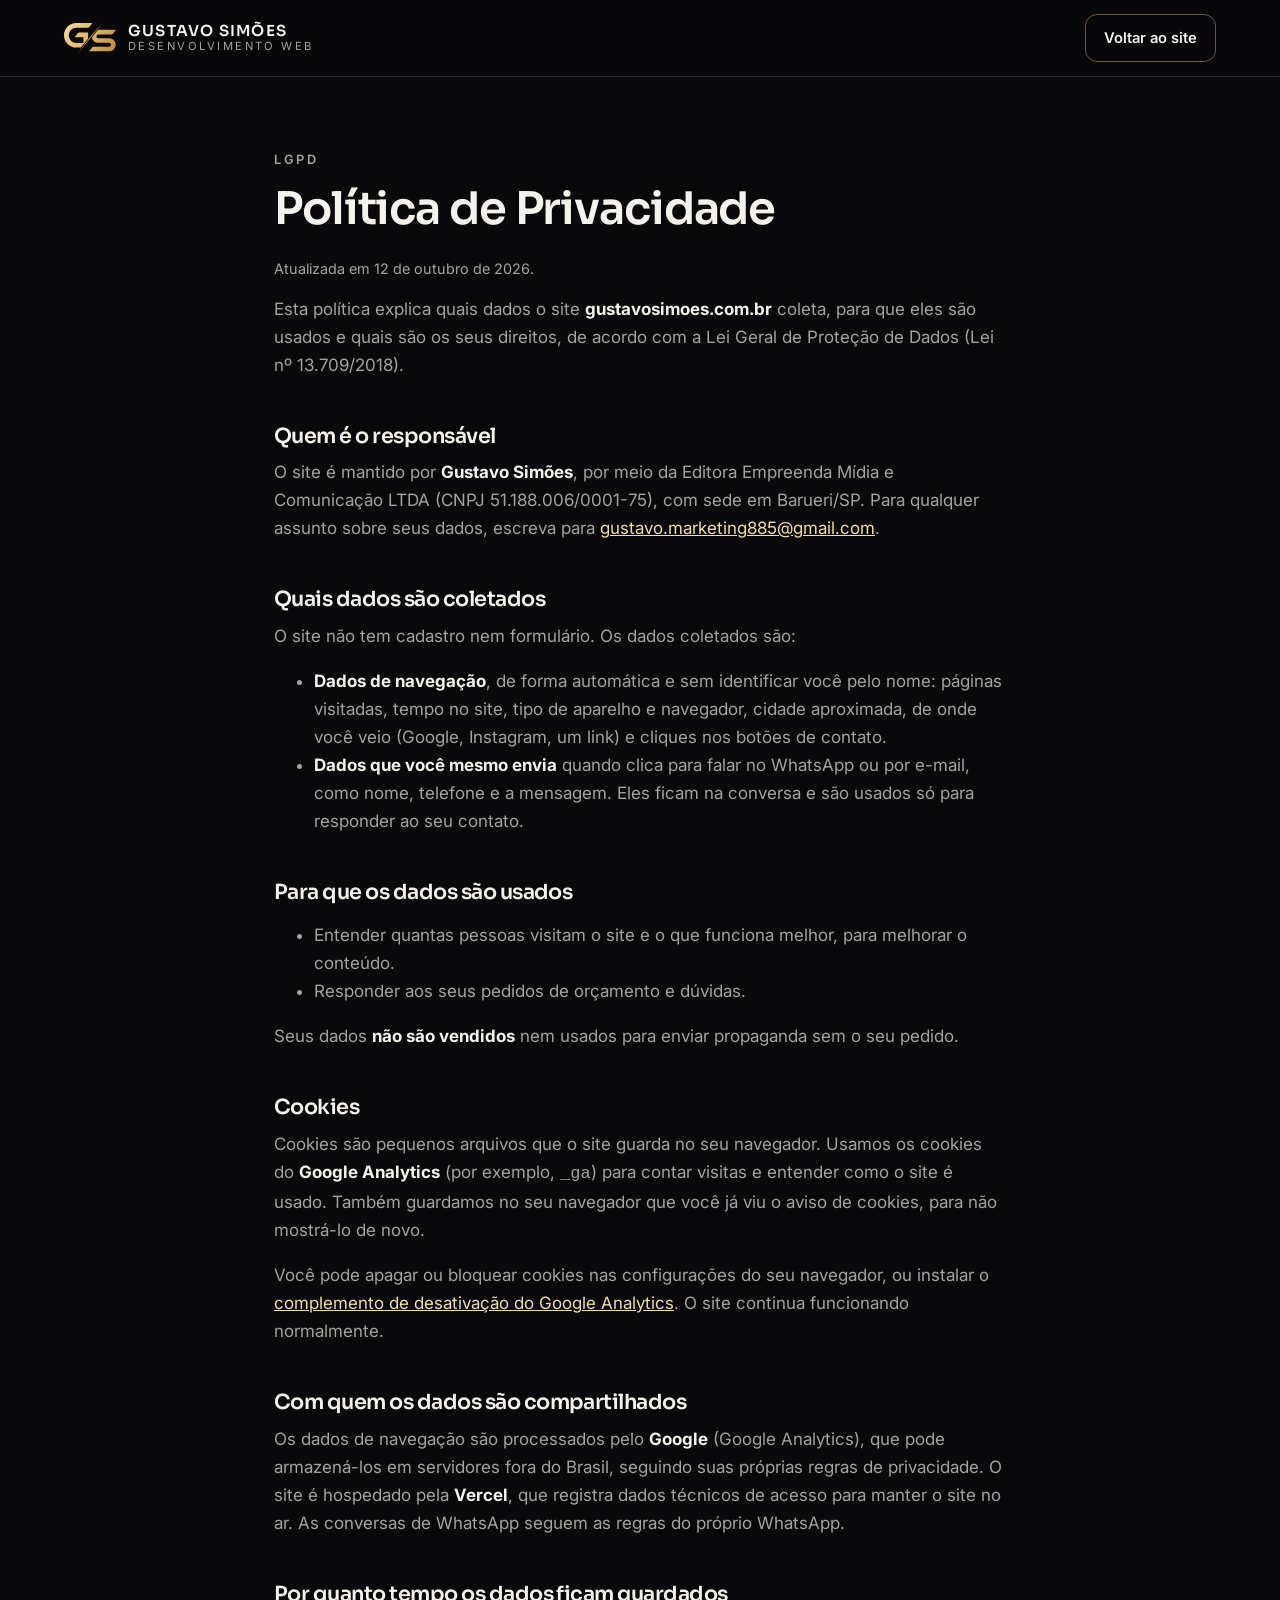
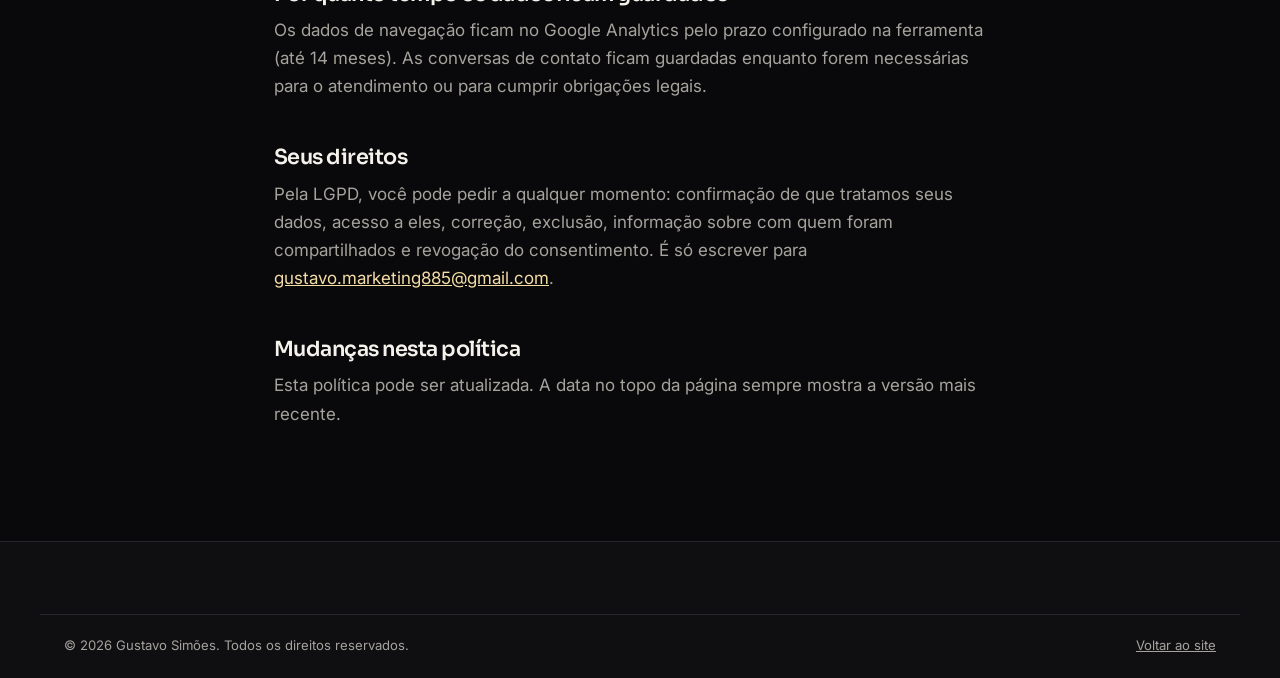
==== politica-de-privacidade.html @ c021c5b7 "Politica de privacidade, aviso de cookies, sitemap e robots Co-Authored-By: Claude Opus 5.5 <noreply" ====
<!doctype html>
<html lang="pt-BR">
<head>
  <!-- Google Analytics -->
  <script async src="https://www.googletagmanager.com/gtag/js?id=G-TTS2W08FBN"></script>
  <script>
    window.dataLayer = window.dataLayer || [];
    function gtag(){dataLayer.push(arguments);}
    gtag('js', new Date());
    gtag('config', 'G-TTS2W08FBN');
  </script>

  <meta charset="utf-8">
  <meta name="viewport" content="width=device-width, initial-scale=1">
  <title>Política de Privacidade | Gustavo Simões</title>
  <meta name="description" content="Como o site gustavosimoes.com.br trata os dados dos visitantes, conforme a LGPD.">
  <meta name="theme-color" content="#09090B">
  <link rel="canonical" href="https://gustavosimoes.com.br/politica-de-privacidade.html">

  <link rel="icon" href="assets/favicon.svg" type="image/svg+xml">
  <link rel="apple-touch-icon" href="assets/apple-touch-icon.png">
  <link rel="preconnect" href="https://fonts.googleapis.com">
  <link rel="preconnect" href="https://fonts.gstatic.com" crossorigin>
  <link href="https://fonts.googleapis.com/css2?family=Inter:wght@400;500;600&family=Sora:wght@500;600;700&display=swap" rel="stylesheet">
  <link rel="stylesheet" href="styles.css">
</head>
<body>

  <header class="header">
    <div class="container header__inner">
      <a href="./" class="logo" aria-label="Gustavo Simões, voltar ao site">
        <img class="logo__mark" src="assets/logo/simbolo.svg" alt="" width="52" height="32">
        <span class="logo__text">
          <strong>Gustavo Simões</strong>
          <small>Desenvolvimento web</small>
        </span>
      </a>
      <a href="./" class="btn btn--outline btn--sm">Voltar ao site</a>
    </div>
  </header>

  <main class="legal">
    <div class="container">
      <p class="eyebrow">LGPD</p>
      <h1>Política de Privacidade</h1>
      <p class="updated">Atualizada em 12 de outubro de 2026.</p>

      <p>Esta política explica quais dados o site <strong>gustavosimoes.com.br</strong> coleta, para que eles são usados e quais são os seus direitos, de acordo com a Lei Geral de Proteção de Dados (Lei nº 13.709/2018).</p>

      <h2>Quem é o responsável</h2>
      <p>O site é mantido por <strong>Gustavo Simões</strong>, por meio da Editora Empreenda Mídia e Comunicação LTDA (CNPJ 51.188.006/0001-75), com sede em Barueri/SP. Para qualquer assunto sobre seus dados, escreva para <a href="mailto:gustavo.marketing885@gmail.com">gustavo.marketing885@gmail.com</a>.</p>

      <h2>Quais dados são coletados</h2>
      <p>O site não tem cadastro nem formulário. Os dados coletados são:</p>
      <ul>
        <li><strong>Dados de navegação</strong>, de forma automática e sem identificar você pelo nome: páginas visitadas, tempo no site, tipo de aparelho e navegador, cidade aproximada, de onde você veio (Google, Instagram, um link) e cliques nos botões de contato.</li>
        <li><strong>Dados que você mesmo envia</strong> quando clica para falar no WhatsApp ou por e-mail, como nome, telefone e a mensagem. Eles ficam na conversa e são usados só para responder ao seu contato.</li>
      </ul>

      <h2>Para que os dados são usados</h2>
      <ul>
        <li>Entender quantas pessoas visitam o site e o que funciona melhor, para melhorar o conteúdo.</li>
        <li>Responder aos seus pedidos de orçamento e dúvidas.</li>
      </ul>
      <p>Seus dados <strong>não são vendidos</strong> nem usados para enviar propaganda sem o seu pedido.</p>

      <h2>Cookies</h2>
      <p>Cookies são pequenos arquivos que o site guarda no seu navegador. Usamos os cookies do <strong>Google Analytics</strong> (por exemplo, <code>_ga</code>) para contar visitas e entender como o site é usado. Também guardamos no seu navegador que você já viu o aviso de cookies, para não mostrá-lo de novo.</p>
      <p>Você pode apagar ou bloquear cookies nas configurações do seu navegador, ou instalar o <a href="https://tools.google.com/dlpage/gaoptout?hl=pt-BR" target="_blank" rel="noopener">complemento de desativação do Google Analytics</a>. O site continua funcionando normalmente.</p>

      <h2>Com quem os dados são compartilhados</h2>
      <p>Os dados de navegação são processados pelo <strong>Google</strong> (Google Analytics), que pode armazená-los em servidores fora do Brasil, seguindo suas próprias regras de privacidade. O site é hospedado pela <strong>Vercel</strong>, que registra dados técnicos de acesso para manter o site no ar. As conversas de WhatsApp seguem as regras do próprio WhatsApp.</p>

      <h2>Por quanto tempo os dados ficam guardados</h2>
      <p>Os dados de navegação ficam no Google Analytics pelo prazo configurado na ferramenta (até 14 meses). As conversas de contato ficam guardadas enquanto forem necessárias para o atendimento ou para cumprir obrigações legais.</p>

      <h2>Seus direitos</h2>
      <p>Pela LGPD, você pode pedir a qualquer momento: confirmação de que tratamos seus dados, acesso a eles, correção, exclusão, informação sobre com quem foram compartilhados e revogação do consentimento. É só escrever para <a href="mailto:gustavo.marketing885@gmail.com">gustavo.marketing885@gmail.com</a>.</p>

      <h2>Mudanças nesta política</h2>
      <p>Esta política pode ser atualizada. A data no topo da página sempre mostra a versão mais recente.</p>
    </div>
  </main>

  <footer class="footer">
    <div class="container footer__bottom">
      <p>© <span id="year"></span> Gustavo Simões. Todos os direitos reservados.</p>
      <p><a href="./">Voltar ao site</a></p>
    </div>
  </footer>

  <script src="script.js"></script>
</body>
</html>
---- styles.css ----
/* =========================================================
   Portfólio Gustavo Simões
   Cores, fontes e medidas ficam nas variáveis abaixo:
   mude aqui e o site inteiro acompanha.
   ========================================================= */
:root {
  --bg: #09090B;
  --bg-alt: #0F0F12;
  --surface: #141418;
  --surface-2: #1A1A1F;
  --border: #26262C;
  --text: #F5F2EC;
  --muted: #A6A39D;

  --gold: #E2B867;
  --gold-dark: #B8893A;
  --gold-light: #F5DDA6;
  --gold-gradient: linear-gradient(135deg, #F5DDA6 0%, #E2B867 45%, #B8893A 100%);
  --gold-ink: #1A1206;      /* texto em cima do dourado */
  --whats: #25D366;

  --radius: 18px;
  --radius-sm: 12px;
  --container: 1200px;
  --font-body: "Inter", system-ui, -apple-system, "Segoe UI", sans-serif;
  --font-title: "Sora", var(--font-body);
}

*, *::before, *::after { box-sizing: border-box; }

html { scroll-behavior: smooth; scroll-padding-top: 84px; }

body {
  margin: 0;
  background: var(--bg);
  color: var(--text);
  font-family: var(--font-body);
  font-size: 17px;
  line-height: 1.65;
  -webkit-font-smoothing: antialiased;
  overflow-x: hidden;
}

img { max-width: 100%; height: auto; display: block; }
a { color: inherit; }

h1, h2, h3 {
  font-family: var(--font-title);
  line-height: 1.12;
  margin: 0 0 .5em;
  letter-spacing: -0.025em;
  font-weight: 600;
}
h2 { font-size: clamp(2rem, 4.2vw, 2.9rem); }
h3 { font-size: 1.2rem; }
p { margin: 0 0 1em; }

.container {
  width: 100%;
  max-width: var(--container);
  margin: 0 auto;
  padding: 0 24px;
}

.gold-text {
  background: var(--gold-gradient);
  -webkit-background-clip: text;
  background-clip: text;
  color: transparent;
}

.icon { width: 20px; height: 20px; flex-shrink: 0; }

/* ===== Botões ===== */
.btn {
  display: inline-flex;
  align-items: center;
  justify-content: center;
  gap: 10px;
  padding: 15px 28px;
  border-radius: var(--radius-sm);
  font-weight: 600;
  font-size: 1rem;
  text-decoration: none;
  border: 1px solid transparent;
  transition: transform .2s, box-shadow .2s, border-color .2s, background .2s;
}
.btn:hover { transform: translateY(-2px); }
.btn--gold {
  background: var(--gold-gradient);
  color: var(--gold-ink);
  box-shadow: 0 8px 30px -10px rgba(226, 184, 103, .55);
}
.btn--gold:hover { box-shadow: 0 12px 36px -8px rgba(226, 184, 103, .7); }
.btn--outline { border-color: rgba(226, 184, 103, .45); color: var(--text); }
.btn--outline:hover { border-color: var(--gold); background: rgba(226, 184, 103, .06); }
.btn--sm { padding: 11px 18px; font-size: .92rem; }
.btn--lg { padding: 18px 32px; font-size: 1.08rem; }

/* ===== Logo ===== */
.logo {
  display: flex;
  align-items: center;
  gap: 12px;
  text-decoration: none;
}
.logo__mark { height: 32px; width: auto; flex-shrink: 0; }
.logo__text { display: flex; flex-direction: column; line-height: 1.2; }
.logo__text strong {
  font-family: var(--font-title);
  font-weight: 600;
  letter-spacing: .08em;
  text-transform: uppercase;
  font-size: .95rem;
}
.logo__text small {
  color: var(--muted);
  font-size: .7rem;
  letter-spacing: .22em;
  text-transform: uppercase;
}

/* ===== Menu ===== */
.header {
  position: sticky;
  top: 0;
  z-index: 50;
  background: rgba(9, 9, 11, .82);
  backdrop-filter: blur(14px);
  -webkit-backdrop-filter: blur(14px);
  border-bottom: 1px solid var(--border);
}
.header__inner {
  display: flex;
  align-items: center;
  justify-content: space-between;
  height: 76px;
}
.nav { display: flex; align-items: center; gap: 30px; }
.nav a:not(.btn) {
  text-decoration: none;
  color: var(--muted);
  font-size: .95rem;
  transition: color .2s;
}
.nav a:not(.btn):hover { color: var(--gold-light); }

.menu-toggle {
  display: none;
  width: 46px;
  height: 46px;
  background: none;
  border: 1px solid var(--border);
  border-radius: 12px;
  cursor: pointer;
  flex-direction: column;
  align-items: center;
  justify-content: center;
  gap: 6px;
}
.menu-toggle span { width: 18px; height: 2px; background: var(--text); transition: transform .25s; }
.menu-toggle[aria-expanded="true"] span:first-child { transform: translateY(4px) rotate(45deg); }
.menu-toggle[aria-expanded="true"] span:last-child { transform: translateY(-4px) rotate(-45deg); }

/* ===== Hero ===== */
.hero {
  position: relative;
  padding: 90px 0 100px;
  background:
    radial-gradient(700px 420px at 78% 40%, rgba(226, 184, 103, .16), transparent 70%),
    radial-gradient(500px 300px at 0% 0%, rgba(226, 184, 103, .06), transparent 70%);
  overflow: hidden;
}
.hero__grid {
  display: grid;
  grid-template-columns: 1fr 1.15fr;
  gap: 48px;
  align-items: center;
}
.pill {
  display: inline-block;
  padding: 7px 16px;
  border: 1px solid rgba(226, 184, 103, .45);
  border-radius: 999px;
  color: var(--gold);
  font-size: .78rem;
  font-weight: 600;
  letter-spacing: .16em;
  text-transform: uppercase;
  margin-bottom: 26px;
}
.hero h1 { font-size: clamp(2.5rem, 5.4vw, 4.1rem); font-weight: 700; }
.hero__text { font-size: 1.15rem; color: var(--muted); max-width: 560px; margin-bottom: 34px; }
.hero__actions { display: flex; flex-wrap: wrap; gap: 14px; }

.hero__features {
  list-style: none;
  padding: 0;
  margin: 52px 0 0;
  display: flex;
  flex-wrap: wrap;
  gap: 18px 30px;
}
.hero__features li { display: flex; align-items: flex-start; gap: 10px; font-size: .84rem; color: var(--muted); line-height: 1.4; }
.hero__features strong { white-space: nowrap; display: block; color: var(--text); font-size: .9rem; font-weight: 600; }
.hero__features svg {
  width: 24px;
  height: 24px;
  flex-shrink: 0;
  fill: none;
  stroke: var(--gold);
  stroke-width: 1.7;
  stroke-linecap: round;
  stroke-linejoin: round;
}

/* Notebook + celular */
/* O notebook ocupa a largura toda (com a base sobrando igual dos dois lados);
   o celular fica apoiado no canto inferior direito, por cima do notebook. */
.devices {
  position: relative;
  padding: 0 13% 7% 3%;
  margin-right: -3%;
}
/* brilho dourado suave atrás dos aparelhos */
.devices::before {
  content: "";
  position: absolute;
  inset: 10% 5% 0;
  background: radial-gradient(closest-side, rgba(226, 184, 103, .22), transparent);
  filter: blur(30px);
  z-index: -1;
}

/* Notebook */
.laptop { position: relative; }
.laptop__lid {
  position: relative;
  padding: 2.4% 2.4% 3.2%;
  border-radius: 18px 18px 6px 6px;
  background: linear-gradient(160deg, #2e2e35, #17171b 60%);
  box-shadow: 0 0 0 1px #3a3a42, inset 0 0 0 1px rgba(255, 255, 255, .04);
}
/* câmera */
.laptop__lid::before {
  content: "";
  position: absolute;
  top: 1%;
  left: 50%;
  width: 6px;
  height: 6px;
  transform: translateX(-50%);
  border-radius: 50%;
  background: #0b0b0d;
  box-shadow: inset 0 0 0 1px #2a2a30;
}
.laptop__display {
  aspect-ratio: 16 / 10;
  overflow: hidden;
  border-radius: 4px;
  background: #0d0d10;
}
.laptop__display img { width: 100%; height: 100%; object-fit: cover; object-position: top; }
.laptop__base {
  position: relative;
  height: 14px;
  margin: 0 -1.5%;
  border-radius: 2px 2px 14px 14px / 2px 2px 10px 10px;
  background: linear-gradient(#55555e, #2a2a31 45%, #141418);
  box-shadow: 0 24px 40px -12px rgba(0, 0, 0, .9);
}
/* entalhe para abrir a tampa */
.laptop__base::before {
  content: "";
  position: absolute;
  top: 0;
  left: 50%;
  width: 16%;
  height: 5px;
  transform: translateX(-50%);
  border-radius: 0 0 8px 8px;
  background: #1c1c21;
}

/* Celular */
.phone {
  position: absolute;
  right: 0;
  bottom: 0;
  width: 24%;
  padding: 1.5%;
  border-radius: 15% / 7%;
  background: linear-gradient(145deg, #3c3c44, #18181c 55%, #2a2a31);
  box-shadow: 0 0 0 1px #45454e, 0 30px 60px -12px rgba(0, 0, 0, .95);
}
/* botões laterais */
.phone::after {
  content: "";
  position: absolute;
  top: 20%;
  right: -2px;
  width: 2px;
  height: 14%;
  border-radius: 0 2px 2px 0;
  background: #3a3a42;
}
.phone__screen {
  position: relative;
  overflow: hidden;
  border-radius: 12% / 5.6%;
  padding-top: 11%;            /* barra de status */
  background: #0b0d17;          /* mesma cor do topo do site mostrado */
}
/* câmera frontal ("ilha") */
.phone__screen::before {
  content: "";
  position: absolute;
  top: 1.8%;
  left: 50%;
  width: 28%;
  height: 2.9%;
  max-height: 22px;
  transform: translateX(-50%);
  border-radius: 20px;
  background: #000;
}
.phone__screen img { display: block; width: 100%; height: auto; }

/* ===== Nichos ===== */
.niches { border-block: 1px solid var(--border); background: var(--bg-alt); padding: 40px 0; }
.niches__inner { display: grid; grid-template-columns: 300px 1fr; gap: 40px; align-items: center; }
.niches__head h2 { font-size: 1.5rem; margin-bottom: .3em; }
.niches__head p { color: var(--muted); margin: 0; font-size: .95rem; }
.niches__list {
  list-style: none;
  padding: 0;
  margin: 0;
  display: grid;
  grid-template-columns: repeat(6, 1fr);
  gap: 12px;
}
.niches__list li {
  display: flex;
  flex-direction: column;
  align-items: center;
  gap: 10px;
  text-align: center;
  padding: 18px 8px;
  border: 1px solid var(--border);
  border-radius: var(--radius-sm);
  background: var(--surface);
  font-size: .85rem;
  color: var(--muted);
  line-height: 1.3;
}
.niches__list svg {
  width: 28px;
  height: 28px;
  fill: none;
  stroke: var(--gold);
  stroke-width: 1.6;
  stroke-linecap: round;
  stroke-linejoin: round;
}

/* ===== Seções ===== */
.section { padding: 110px 0; }
.section--alt { background: var(--bg-alt); }
.section__head { max-width: 640px; margin-bottom: 56px; }
.section__head p:last-child { color: var(--muted); margin: 0; }
.eyebrow {
  color: var(--gold);
  font-weight: 600;
  font-size: .8rem;
  text-transform: uppercase;
  letter-spacing: .2em;
  margin-bottom: 14px;
}
.lead { font-size: 1.15rem; color: var(--text); }

.grid { display: grid; gap: 20px; }
.grid--3 { grid-template-columns: repeat(3, 1fr); }
.grid--4 { grid-template-columns: repeat(4, 1fr); }

/* ===== Projetos ===== */
.projects { display: grid; grid-template-columns: 1fr 1fr; gap: 24px; }
.project {
  display: block;
  text-decoration: none;
  background: var(--surface);
  border: 1px solid var(--border);
  border-radius: var(--radius);
  overflow: hidden;
  transition: border-color .25s, transform .25s;
}
.project:hover { border-color: rgba(226, 184, 103, .6); transform: translateY(-4px); }
.project__image { aspect-ratio: 16 / 10; overflow: hidden; border-bottom: 1px solid var(--border); }
.project__image img { width: 100%; height: 100%; object-fit: cover; object-position: top; transition: transform .6s; }
.project:hover .project__image img { transform: scale(1.04); }
.project__info {
  display: flex;
  justify-content: space-between;
  align-items: center;
  gap: 16px;
  padding: 22px 24px;
}
.project__info h3 { margin-bottom: .2em; font-size: 1.25rem; }
.project__info p { color: var(--muted); margin: 0; font-size: .92rem; }
.project__link {
  display: grid;
  place-items: center;
  width: 44px;
  height: 44px;
  border-radius: 50%;
  border: 1px solid var(--border);
  flex-shrink: 0;
  transition: background .25s, border-color .25s;
}
.project__link svg { width: 18px; height: 18px; fill: none; stroke: var(--gold); stroke-width: 2; }
.project:hover .project__link { background: var(--gold); border-color: var(--gold); }
.project:hover .project__link svg { stroke: var(--gold-ink); }

/* ===== Cards de serviço ===== */
.card, .feature {
  background: var(--surface);
  border: 1px solid var(--border);
  border-radius: var(--radius);
  padding: 30px;
  transition: border-color .25s, transform .25s;
}
.card:hover, .feature:hover { border-color: rgba(226, 184, 103, .5); transform: translateY(-4px); }
.card p, .feature p { color: var(--muted); margin: 0; font-size: .97rem; }
.card__icon, .feature svg {
  width: 34px;
  height: 34px;
  margin-bottom: 22px;
  fill: none;
  stroke: var(--gold);
  stroke-width: 1.5;
  stroke-linecap: round;
  stroke-linejoin: round;
}

/* ===== Processo ===== */
.steps {
  list-style: none;
  padding: 0;
  margin: 0;
  display: grid;
  grid-template-columns: repeat(4, 1fr);
  gap: 20px;
  counter-reset: step;
}
.step {
  position: relative;
  padding: 30px 26px;
  border: 1px solid var(--border);
  border-radius: var(--radius);
  background: var(--surface);
}
.step__num {
  display: grid;
  place-items: center;
  width: 46px;
  height: 46px;
  border-radius: 50%;
  border: 1px solid var(--gold);
  color: var(--gold);
  font-family: var(--font-title);
  font-weight: 600;
  margin-bottom: 20px;
}
.step p { color: var(--muted); font-size: .95rem; margin: 0; }
.step:not(:last-child)::after {
  content: "";
  position: absolute;
  top: 52px;
  right: -16px;
  width: 12px;
  height: 12px;
  border-top: 2px solid var(--gold-dark);
  border-right: 2px solid var(--gold-dark);
  transform: rotate(45deg);
  z-index: 1;
}

/* ===== Sobre ===== */
.about {
  display: grid;
  grid-template-columns: 420px 1fr;
  gap: 72px;
  align-items: center;
}
.about__photo {
  position: relative;
  border-radius: var(--radius);
  overflow: hidden;
  aspect-ratio: 4 / 5;
  border: 1px solid var(--border);
}
.about__photo img {
  width: 100%;
  height: 100%;
  object-fit: cover;
  filter: brightness(.82) contrast(1.06) saturate(.9) sepia(.12);
}
/* Escurece as bordas da foto para ela combinar com o site escuro */
.about__photo::after {
  content: "";
  position: absolute;
  inset: 0;
  background:
    linear-gradient(to top, rgba(9, 9, 11, .85) 0%, transparent 40%),
    radial-gradient(ellipse at 50% 35%, transparent 45%, rgba(9, 9, 11, .55) 100%),
    linear-gradient(135deg, rgba(226, 184, 103, .12), transparent 60%);
}
.about__content p { color: var(--muted); }
.about__content .lead { color: var(--text); }
.quote {
  margin: 32px 0 0;
  padding: 26px 28px;
  border: 1px solid var(--border);
  border-left: 3px solid var(--gold);
  border-radius: var(--radius-sm);
  background: var(--surface);
}
.quote p { color: var(--text) !important; font-size: 1.05rem; font-style: italic; margin-bottom: .6em; }
.quote footer { color: var(--gold); font-weight: 600; font-size: .92rem; }

/* ===== Planos ===== */
.plans { align-items: stretch; }
.plan {
  position: relative;
  display: flex;
  flex-direction: column;
  background: var(--surface);
  border: 1px solid var(--border);
  border-radius: var(--radius);
  padding: 34px 30px;
}
.plan--featured {
  border-color: var(--gold);
  background: linear-gradient(180deg, rgba(226, 184, 103, .09), var(--surface) 40%);
}
.plan__flag {
  position: absolute;
  top: -14px;
  left: 30px;
  background: var(--gold-gradient);
  color: var(--gold-ink);
  font-size: .78rem;
  font-weight: 700;
  padding: 4px 14px;
  border-radius: 999px;
  margin: 0;
}
.plan__desc { color: var(--muted); }
.plan__price {
  font-family: var(--font-title);
  font-size: 2.5rem;
  font-weight: 700;
  margin: 6px 0 26px;
  line-height: 1.1;
}
.plan__price span {
  display: block;
  font-family: var(--font-body);
  font-size: .85rem;
  font-weight: 400;
  color: var(--muted);
  margin-bottom: 4px;
}
.plan ul { list-style: none; padding: 0; margin: 0 0 30px; display: grid; gap: 11px; flex: 1; }
.plan li { padding-left: 28px; position: relative; color: var(--muted); font-size: .97rem; }
.plan li::before { content: "✓"; position: absolute; left: 0; color: var(--gold); font-weight: 700; }

.extras { display: grid; grid-template-columns: repeat(4, 1fr); gap: 20px; margin-top: 20px; }
.extra { border: 1px dashed var(--border); border-radius: var(--radius); padding: 22px 24px; }
.extra h3 { font-size: 1rem; margin-bottom: .4em; }
.extra p { color: var(--muted); margin: 0; font-size: .92rem; }
.extra strong { color: var(--gold-light); font-weight: 600; }

/* ===== FAQ ===== */
.faq-wrap { display: grid; grid-template-columns: 1fr 1.4fr; gap: 64px; align-items: start; }
.faq-wrap .section__head { margin: 0; }
.faq details {
  border: 1px solid var(--border);
  border-radius: var(--radius-sm);
  background: var(--surface);
  padding: 20px 24px;
  margin-bottom: 12px;
  transition: border-color .2s;
}
.faq details[open] { border-color: rgba(226, 184, 103, .5); }
.faq summary {
  cursor: pointer;
  list-style: none;
  font-weight: 600;
  display: flex;
  justify-content: space-between;
  align-items: center;
  gap: 16px;
}
.faq summary::-webkit-details-marker { display: none; }
.faq summary::after { content: "+"; color: var(--gold); font-size: 1.5rem; line-height: 1; transition: transform .2s; }
.faq details[open] summary::after { transform: rotate(45deg); }
.faq details p { color: var(--muted); margin: 14px 0 0; }

/* ===== CTA ===== */
.cta-section { padding: 0 0 110px; }
.cta {
  display: grid;
  grid-template-columns: 1fr auto auto;
  gap: 40px;
  align-items: center;
  padding: 48px 52px;
  border-radius: 24px;
  border: 1px solid rgba(226, 184, 103, .35);
  background:
    radial-gradient(600px 240px at 0% 0%, rgba(226, 184, 103, .28), transparent 70%),
    linear-gradient(135deg, #2a2011, #141418 70%);
}
.cta__actions { display: flex; flex-direction: column; gap: 12px; }
.cta h2 { font-size: clamp(1.8rem, 3.4vw, 2.4rem); margin-bottom: .3em; }
.cta p { color: var(--muted); margin: 0; }
.cta__checks { list-style: none; padding: 0; margin: 0; display: grid; gap: 8px; font-size: .92rem; color: var(--muted); }
.cta__checks li::before { content: "✓"; color: var(--gold); font-weight: 700; margin-right: 10px; }

/* ===== Rodapé ===== */
.footer { border-top: 1px solid var(--border); padding: 40px 0 0; background: var(--bg-alt); }
.footer__inner { display: flex; align-items: center; justify-content: space-between; flex-wrap: wrap; gap: 24px; }
.footer__info { text-align: center; color: var(--muted); font-size: .9rem; }
.footer__info p { margin: 0; }
.footer__info a { color: var(--gold-light); text-decoration: none; }
.footer__info a:hover { text-decoration: underline; }
.footer__whats {
  display: grid;
  place-items: center;
  width: 46px;
  height: 46px;
  border-radius: 50%;
  border: 1px solid var(--border);
  color: var(--gold);
  transition: border-color .2s;
}
.footer__whats:hover { border-color: var(--gold); }
.footer__bottom {
  margin-top: 32px;
  padding-top: 20px;
  padding-bottom: 24px;
  border-top: 1px solid var(--border);
  color: var(--muted);
  font-size: .82rem;
}
.footer__bottom p { margin: 0; }
.footer__bottom { display: flex; justify-content: space-between; flex-wrap: wrap; gap: 8px; }
.footer__bottom a { color: var(--muted); }
.footer__bottom a:hover { color: var(--gold-light); }

/* ===== Aviso de cookies ===== */
.cookie-bar {
  position: fixed;
  left: 20px;
  bottom: 20px;
  z-index: 70;
  max-width: 460px;
  display: flex;
  align-items: center;
  gap: 16px;
  padding: 16px 18px;
  border-radius: var(--radius-sm);
  border: 1px solid var(--border);
  background: rgba(20, 20, 24, .96);
  backdrop-filter: blur(10px);
  -webkit-backdrop-filter: blur(10px);
  box-shadow: 0 16px 40px -12px rgba(0, 0, 0, .8);
  font-size: .88rem;
  color: var(--muted);
}
.cookie-bar[hidden] { display: none; }
.cookie-bar p { margin: 0; }
.cookie-bar a { color: var(--gold-light); }
.cookie-bar .btn { flex-shrink: 0; }

/* ===== Página de política de privacidade ===== */
.legal { padding: 72px 0 96px; }
.legal .container { max-width: 780px; }
.legal h1 { font-size: clamp(2rem, 4.5vw, 2.8rem); }
.legal h2 { font-size: 1.3rem; margin-top: 2.2em; }
.legal p, .legal li { color: var(--muted); }
.legal strong { color: var(--text); }
.legal a { color: var(--gold-light); }
.legal .updated { font-size: .9rem; }

/* ===== WhatsApp flutuante ===== */
.whats-float {
  position: fixed;
  right: 20px;
  bottom: 20px;
  z-index: 60;
  width: 60px;
  height: 60px;
  border-radius: 50%;
  background: var(--whats);
  color: #fff;
  display: grid;
  place-items: center;
  box-shadow: 0 10px 28px rgba(0, 0, 0, .5);
  transition: transform .2s;
}
.whats-float:hover { transform: scale(1.08); }
.whats-float svg { width: 32px; height: 32px; }

/* ===== Animação ao rolar ===== */
.reveal { opacity: 0; transform: translateY(24px); transition: opacity .7s, transform .7s; }
.reveal.is-visible { opacity: 1; transform: none; }
@media (prefers-reduced-motion: reduce) {
  .reveal { opacity: 1; transform: none; transition: none; }
  html { scroll-behavior: auto; }
}

/* ===== Notebook / tablet ===== */
@media (max-width: 1080px) {
  .nav { gap: 22px; }
  .hero__grid { grid-template-columns: 1fr; gap: 64px; }
  .devices { max-width: 680px; margin: 0 auto; width: 100%; }
  .niches__inner { grid-template-columns: 1fr; gap: 24px; }
  .grid--4, .extras { grid-template-columns: 1fr 1fr; }
  .steps { grid-template-columns: 1fr 1fr; }
  .step::after { display: none; }
  .about { grid-template-columns: 1fr; gap: 48px; }
  .about__photo { max-width: 420px; }
  .faq-wrap { grid-template-columns: 1fr; gap: 40px; }
  .cta { grid-template-columns: 1fr; gap: 28px; }
}

@media (max-width: 900px) {
  .grid--3 { grid-template-columns: 1fr 1fr; }
  .plans { grid-template-columns: 1fr; max-width: 520px; }
  .projects { grid-template-columns: 1fr; }
  .niches__list { grid-template-columns: repeat(3, 1fr); }
}

/* ===== Celular ===== */
@media (max-width: 760px) {
  body { font-size: 16px; }
  .container { padding: 0 16px; }
  .section { padding: 80px 0; }
  .cta-section { padding-bottom: 80px; }
  .hero { padding: 56px 0 72px; }
  .hero__actions .btn { width: 100%; }
  .hero__features { flex-direction: column; gap: 18px; margin-top: 40px; }
  .devices { padding: 0 13% 8% 7%; margin-right: 0; }
  .grid--3, .grid--4, .extras, .steps { grid-template-columns: 1fr; }
  .plans { max-width: none; }
  .niches__list { grid-template-columns: 1fr 1fr; }
  .cta { padding: 36px 24px; }
  .cta .btn { width: 100%; }
  .footer__inner { flex-direction: column; text-align: center; }
  .footer__bottom { text-align: center; justify-content: center; }
  .cookie-bar { left: 12px; right: 88px; bottom: 16px; max-width: none; flex-direction: column; align-items: stretch; gap: 10px; }

  .menu-toggle { display: flex; }
  .logo__text small { display: none; }
  .nav {
    position: fixed;
    top: 76px;
    left: 0;
    right: 0;
    flex-direction: column;
    align-items: stretch;
    gap: 0;
    padding: 8px 16px 24px;
    background: var(--bg);
    border-bottom: 1px solid var(--border);
    transform: translateY(-120%);
    visibility: hidden;
    transition: transform .3s, visibility .3s;
  }
  .nav.is-open { transform: none; visibility: visible; }
  .nav a:not(.btn) { padding: 15px 0; border-bottom: 1px solid var(--border); font-size: 1.05rem; }
  .nav__cta { margin-top: 18px; }
}
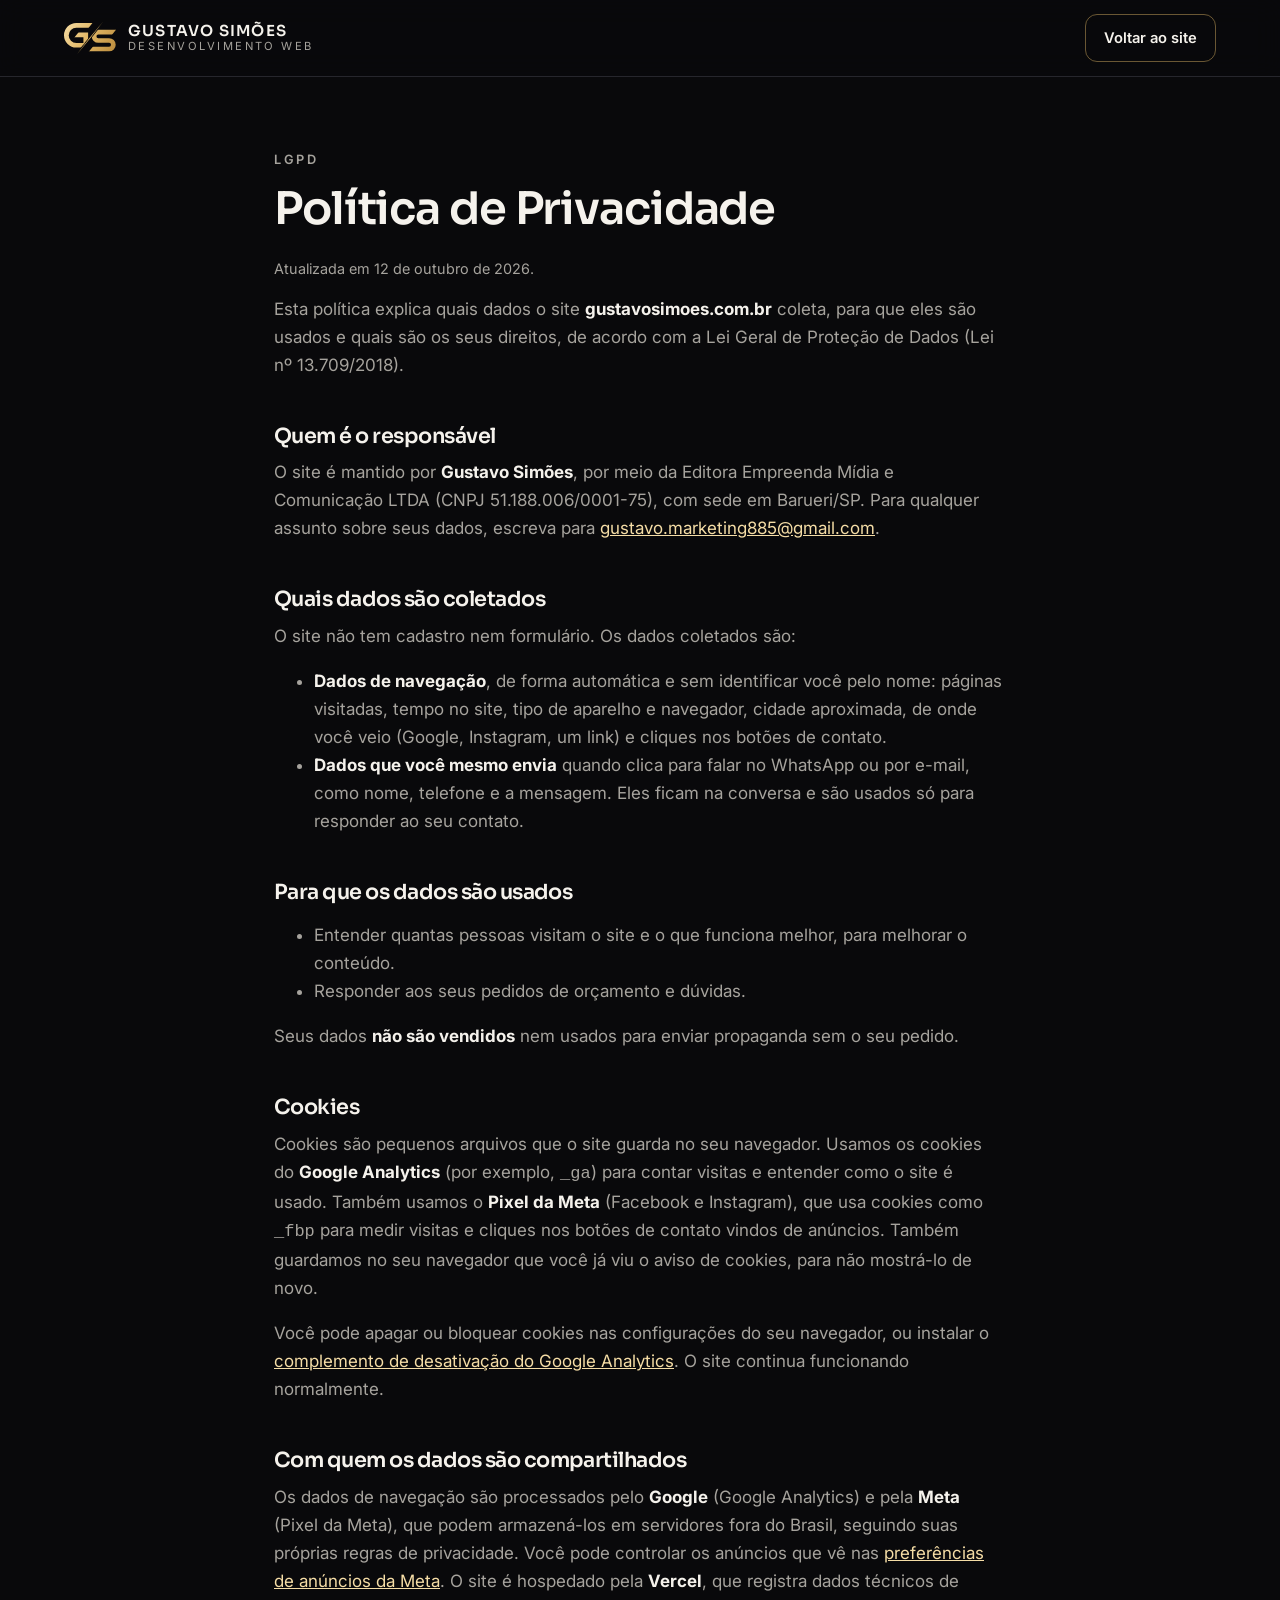
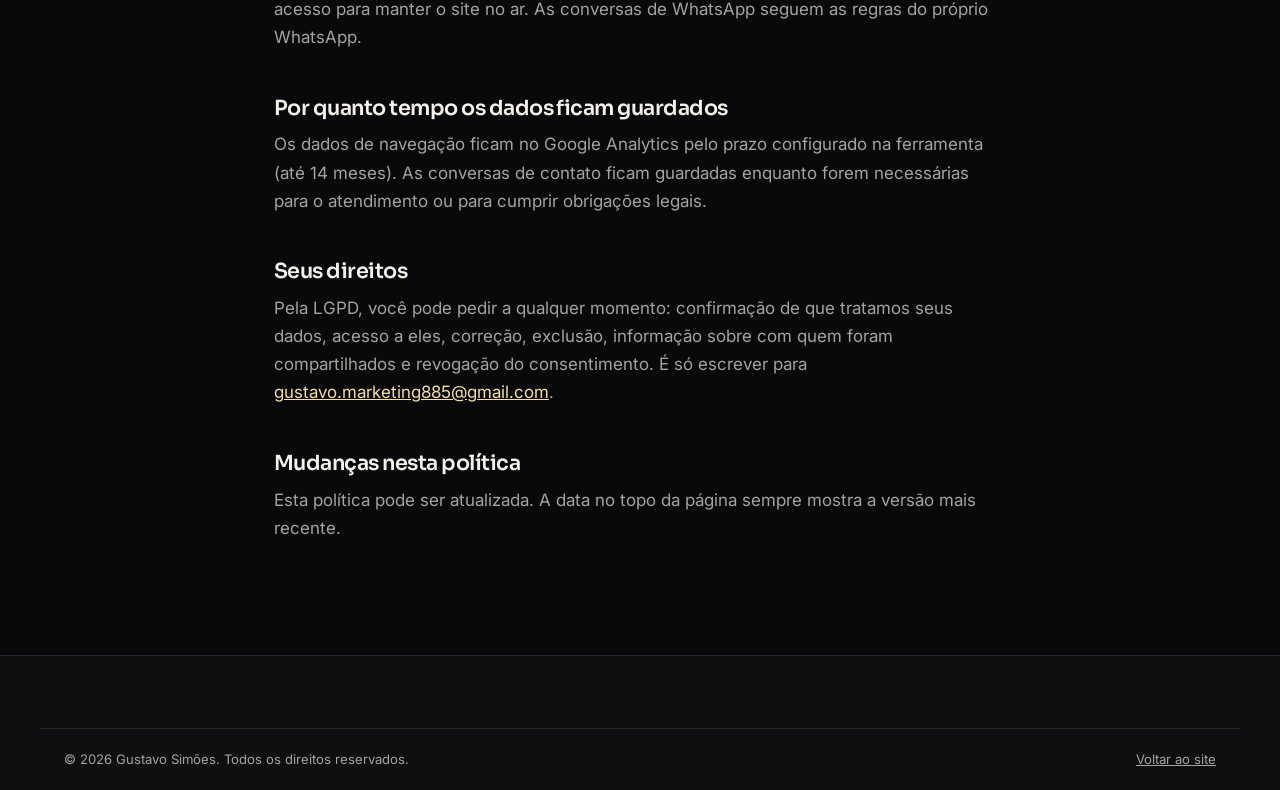
==== commit 701f06ca: "Instala Pixel da Meta e evento Contact no WhatsApp Co-Authored-By: Claude Opus 5.5 <noreply@anthropi" ====
--- a/politica-de-privacidade.html
+++ b/politica-de-privacidade.html
@@ -10,6 +10,18 @@
     gtag('config', 'G-TTS2W08FBN');
   </script>
 
+  <!-- Meta Pixel -->
+  <script>
+    !function(f,b,e,v,n,t,s){if(f.fbq)return;n=f.fbq=function(){n.callMethod?
+    n.callMethod.apply(n,arguments):n.queue.push(arguments)};if(!f._fbq)f._fbq=n;
+    n.push=n;n.loaded=!0;n.version='2.0';n.queue=[];t=b.createElement(e);t.async=!0;
+    t.src=v;s=b.getElementsByTagName(e)[0];s.parentNode.insertBefore(t,s)}(window,
+    document,'script','https://connect.facebook.net/en_US/fbevents.js');
+    fbq('init', '1174685928314866');
+    fbq('track', 'PageView');
+  </script>
+  <noscript><img height="1" width="1" style="display:none" alt="" src="https://www.facebook.com/tr?id=1174685928314866&ev=PageView&noscript=1"></noscript>
+
   <meta charset="utf-8">
   <meta name="viewport" content="width=device-width, initial-scale=1">
   <title>Política de Privacidade | Gustavo Simões</title>
@@ -17,7 +29,9 @@
   <meta name="theme-color" content="#09090B">
   <link rel="canonical" href="https://gustavosimoes.com.br/politica-de-privacidade.html">
 
-  <link rel="icon" href="assets/favicon.svg" type="image/svg+xml">
+  <link rel="icon" href="/favicon.ico" sizes="48x48">
+  <link rel="icon" href="/assets/favicon-96.png" type="image/png" sizes="96x96">
+  <link rel="icon" href="/assets/favicon.svg" type="image/svg+xml">
   <link rel="apple-touch-icon" href="assets/apple-touch-icon.png">
   <link rel="preconnect" href="https://fonts.googleapis.com">
   <link rel="preconnect" href="https://fonts.gstatic.com" crossorigin>
@@ -65,11 +79,11 @@
       <p>Seus dados <strong>não são vendidos</strong> nem usados para enviar propaganda sem o seu pedido.</p>
 
       <h2>Cookies</h2>
-      <p>Cookies são pequenos arquivos que o site guarda no seu navegador. Usamos os cookies do <strong>Google Analytics</strong> (por exemplo, <code>_ga</code>) para contar visitas e entender como o site é usado. Também guardamos no seu navegador que você já viu o aviso de cookies, para não mostrá-lo de novo.</p>
+      <p>Cookies são pequenos arquivos que o site guarda no seu navegador. Usamos os cookies do <strong>Google Analytics</strong> (por exemplo, <code>_ga</code>) para contar visitas e entender como o site é usado. Também usamos o <strong>Pixel da Meta</strong> (Facebook e Instagram), que usa cookies como <code>_fbp</code> para medir visitas e cliques nos botões de contato vindos de anúncios. Também guardamos no seu navegador que você já viu o aviso de cookies, para não mostrá-lo de novo.</p>
       <p>Você pode apagar ou bloquear cookies nas configurações do seu navegador, ou instalar o <a href="https://tools.google.com/dlpage/gaoptout?hl=pt-BR" target="_blank" rel="noopener">complemento de desativação do Google Analytics</a>. O site continua funcionando normalmente.</p>
 
       <h2>Com quem os dados são compartilhados</h2>
-      <p>Os dados de navegação são processados pelo <strong>Google</strong> (Google Analytics), que pode armazená-los em servidores fora do Brasil, seguindo suas próprias regras de privacidade. O site é hospedado pela <strong>Vercel</strong>, que registra dados técnicos de acesso para manter o site no ar. As conversas de WhatsApp seguem as regras do próprio WhatsApp.</p>
+      <p>Os dados de navegação são processados pelo <strong>Google</strong> (Google Analytics) e pela <strong>Meta</strong> (Pixel da Meta), que podem armazená-los em servidores fora do Brasil, seguindo suas próprias regras de privacidade. Você pode controlar os anúncios que vê nas <a href="https://www.facebook.com/adpreferences" target="_blank" rel="noopener">preferências de anúncios da Meta</a>. O site é hospedado pela <strong>Vercel</strong>, que registra dados técnicos de acesso para manter o site no ar. As conversas de WhatsApp seguem as regras do próprio WhatsApp.</p>
 
       <h2>Por quanto tempo os dados ficam guardados</h2>
       <p>Os dados de navegação ficam no Google Analytics pelo prazo configurado na ferramenta (até 14 meses). As conversas de contato ficam guardadas enquanto forem necessárias para o atendimento ou para cumprir obrigações legais.</p>
--- a/styles.css
+++ b/styles.css
@@ -383,10 +383,10 @@
 .grid--4 { grid-template-columns: repeat(4, 1fr); }
 
 /* ===== Projetos ===== */
-.projects { display: grid; grid-template-columns: 1fr 1fr; gap: 24px; }
+.projects { display: grid; grid-template-columns: repeat(3, 1fr); gap: 24px; }
 .project {
-  display: block;
-  text-decoration: none;
+  display: flex;
+  flex-direction: column;
   background: var(--surface);
   border: 1px solid var(--border);
   border-radius: var(--radius);
@@ -394,31 +394,58 @@
   transition: border-color .25s, transform .25s;
 }
 .project:hover { border-color: rgba(226, 184, 103, .6); transform: translateY(-4px); }
-.project__image { aspect-ratio: 16 / 10; overflow: hidden; border-bottom: 1px solid var(--border); }
+.project__image { display: block; aspect-ratio: 16 / 10; overflow: hidden; border-bottom: 1px solid var(--border); }
 .project__image img { width: 100%; height: 100%; object-fit: cover; object-position: top; transition: transform .6s; }
 .project:hover .project__image img { transform: scale(1.04); }
-.project__info {
-  display: flex;
-  justify-content: space-between;
-  align-items: center;
-  gap: 16px;
-  padding: 22px 24px;
-}
+.project__info { display: flex; flex-direction: column; flex: 1; padding: 22px 24px 24px; }
 .project__info h3 { margin-bottom: .2em; font-size: 1.25rem; }
 .project__info p { color: var(--muted); margin: 0; font-size: .92rem; }
-.project__link {
-  display: grid;
-  place-items: center;
-  width: 44px;
-  height: 44px;
+.project__cat { color: var(--gold) !important; font-size: .85rem !important; }
+.project__summary { margin-top: 12px !important; flex: 1; }
+.project__actions { display: flex; flex-wrap: wrap; gap: 10px; margin-top: 20px; }
+.project__actions .btn { flex: 1; min-width: 130px; }
+.project__info .project__badge { align-self: flex-start; }
+button.btn { font: inherit; font-weight: 600; cursor: pointer; background: transparent; }
+button.btn--outline { color: var(--text); }
+
+/* ===== Detalhes do projeto (dialog) ===== */
+.case {
+  width: min(920px, calc(100% - 32px));
+  max-height: calc(100% - 48px);
+  padding: 0;
+  border: 1px solid var(--border);
+  border-radius: var(--radius);
+  background: var(--surface);
+  color: var(--text);
+  overflow-y: auto;
+}
+.case::backdrop { background: rgba(0, 0, 0, .75); backdrop-filter: blur(4px); }
+.case__inner { position: relative; padding: 36px 40px 40px; }
+.case h3 { font-size: clamp(1.6rem, 3vw, 2.2rem); margin-bottom: .6em; }
+.case h4 { font-family: var(--font-title); font-size: 1rem; color: var(--gold); margin: 0 0 .4em; }
+.case p, .case li { color: var(--muted); font-size: .97rem; }
+.case p { margin: 0 0 1.2em; }
+.case ul { margin: 0; padding-left: 18px; display: grid; gap: 8px; }
+.case img { width: 100%; height: auto; border-radius: var(--radius-sm); border: 1px solid var(--border); margin: 8px 0 28px; }
+.case__grid { display: grid; grid-template-columns: 1fr 1fr; gap: 32px; margin-bottom: 20px; }
+.case__actions { display: flex; flex-wrap: wrap; gap: 12px; }
+.case__close {
+  position: sticky;
+  top: 0;
+  float: right;
+  width: 42px;
+  height: 42px;
+  margin: -12px -16px 0 0;
   border-radius: 50%;
   border: 1px solid var(--border);
-  flex-shrink: 0;
-  transition: background .25s, border-color .25s;
-}
-.project__link svg { width: 18px; height: 18px; fill: none; stroke: var(--gold); stroke-width: 2; }
-.project:hover .project__link { background: var(--gold); border-color: var(--gold); }
-.project:hover .project__link svg { stroke: var(--gold-ink); }
+  background: var(--bg);
+  color: var(--text);
+  font-size: 1.6rem;
+  line-height: 1;
+  cursor: pointer;
+  z-index: 2;
+}
+.case__close:hover { border-color: var(--gold); color: var(--gold); }
 
 /* ===== Cards de serviço ===== */
 .card, .feature {
@@ -516,6 +543,18 @@
 }
 .about__content p { color: var(--muted); }
 .about__content .lead { color: var(--text); }
+.credentials { list-style: none; margin: 24px 0 0; padding: 0; display: grid; gap: 10px; }
+.credentials li {
+  display: flex; align-items: center; gap: 12px;
+  padding: 12px 16px;
+  border: 1px solid var(--border);
+  border-radius: var(--radius-sm);
+  background: var(--surface);
+  color: var(--muted); font-size: .95rem;
+}
+.credentials strong { color: var(--text); font-weight: 600; }
+.credentials a { color: var(--gold); }
+.credentials svg { flex: none; width: 22px; height: 22px; fill: none; stroke: var(--gold); stroke-width: 1.6; stroke-linecap: round; stroke-linejoin: round; }
 .quote {
   margin: 32px 0 0;
   padding: 26px 28px;
@@ -526,6 +565,75 @@
 }
 .quote p { color: var(--text) !important; font-size: 1.05rem; font-style: italic; margin-bottom: .6em; }
 .quote footer { color: var(--gold); font-weight: 600; font-size: .92rem; }
+
+/* ===== Comparação "Muitas agências x Comigo" ===== */
+.compare {
+  display: grid;
+  grid-template-columns: 1fr 1fr;
+  gap: 20px;
+  margin-top: 28px;
+}
+.compare__col {
+  border-radius: var(--radius);
+  padding: 30px;
+  border: 1px solid var(--border);
+}
+.compare__col h3 { margin-bottom: 1em; }
+.compare__col ul { list-style: none; padding: 0; margin: 0; display: grid; gap: 14px; }
+.compare__col li { position: relative; padding-left: 30px; }
+.compare__col li::before { position: absolute; left: 0; font-weight: 700; }
+.compare__col--them { background: transparent; }
+.compare__col--them h3 { color: var(--muted); }
+.compare__col--them li { color: var(--muted); }
+.compare__col--them li::before { content: "✕"; color: #6b6b72; }
+.compare__col--me {
+  border-color: var(--gold);
+  background: linear-gradient(180deg, rgba(226, 184, 103, .09), var(--surface) 55%);
+}
+.compare__col--me h3 { color: var(--gold); }
+.compare__col--me li { color: var(--text); }
+.compare__col--me li::before { content: "✓"; color: var(--gold); }
+
+.plans__note { margin: 20px 0 0; color: var(--muted); font-size: .92rem; max-width: 900px; }
+.plans__note strong { color: var(--text); }
+
+/* ===== Garantia ===== */
+.guarantee {
+  display: flex;
+  align-items: center;
+  gap: 16px;
+  margin-top: 20px;
+  padding: 20px 26px;
+  border-radius: var(--radius);
+  border: 1px solid rgba(226, 184, 103, .45);
+  background: rgba(226, 184, 103, .06);
+}
+.guarantee svg {
+  width: 34px;
+  height: 34px;
+  flex-shrink: 0;
+  fill: none;
+  stroke: var(--gold);
+  stroke-width: 1.6;
+  stroke-linecap: round;
+  stroke-linejoin: round;
+}
+.guarantee p { margin: 0; color: var(--muted); }
+.guarantee strong { color: var(--text); }
+
+/* Selo para projetos fictícios (usar nos projetos conceito) */
+.project__badge {
+  display: inline-block;
+  margin-bottom: 8px;
+  padding: 3px 10px;
+  border-radius: 999px;
+  border: 1px solid rgba(226, 184, 103, .5);
+  color: var(--gold);
+  font-size: .75rem;
+  font-weight: 600;
+  letter-spacing: .06em;
+  text-transform: uppercase;
+}
 
 /* ===== Planos ===== */
 .plans { align-items: stretch; }
@@ -721,6 +829,7 @@
 
 /* ===== Notebook / tablet ===== */
 @media (max-width: 1080px) {
+  .projects { grid-template-columns: 1fr 1fr; }
   .nav { gap: 22px; }
   .hero__grid { grid-template-columns: 1fr; gap: 64px; }
   .devices { max-width: 680px; margin: 0 auto; width: 100%; }
@@ -750,6 +859,11 @@
   .hero { padding: 56px 0 72px; }
   .hero__actions .btn { width: 100%; }
   .hero__features { flex-direction: column; gap: 18px; margin-top: 40px; }
+  .compare { grid-template-columns: 1fr; }
+  .case__inner { padding: 28px 20px 28px; }
+  .case__grid { grid-template-columns: 1fr; gap: 8px; }
+  .compare__col { padding: 24px; }
+  .guarantee { align-items: flex-start; padding: 18px 20px; }
   .devices { padding: 0 13% 8% 7%; margin-right: 0; }
   .grid--3, .grid--4, .extras, .steps { grid-template-columns: 1fr; }
   .plans { max-width: none; }
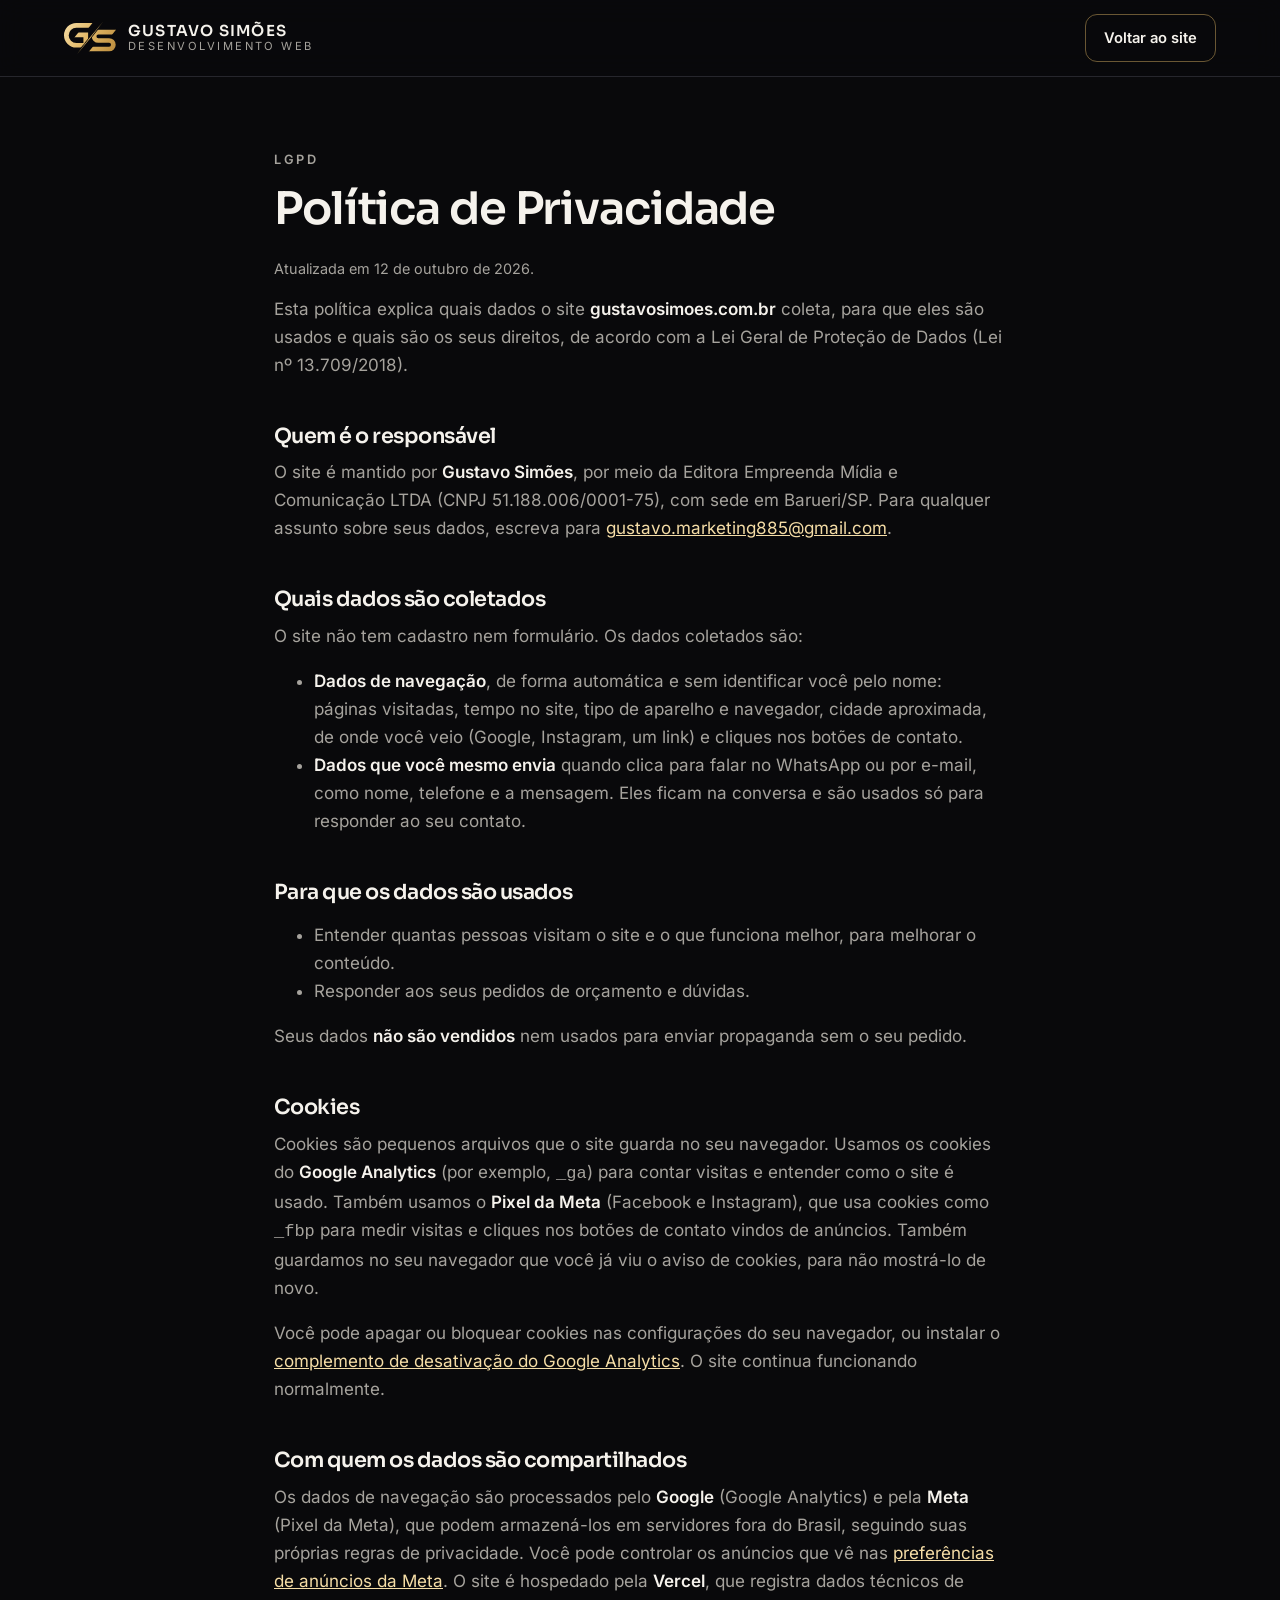
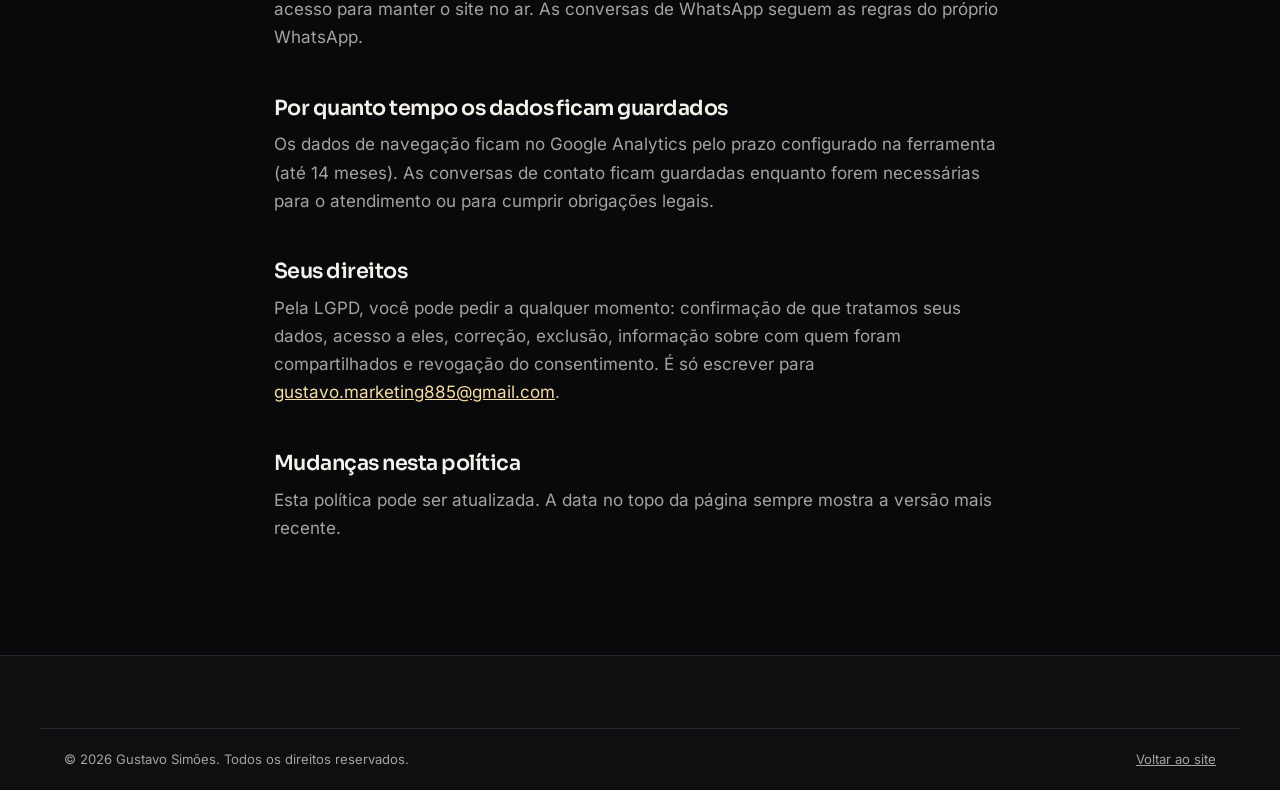
==== commit 8d8493bd: "Velocidade no celular: fontes locais, imagens WebP e rastreamento adiado - Inter e Sora servidas pel" ====
--- a/politica-de-privacidade.html
+++ b/politica-de-privacidade.html
@@ -1,28 +1,45 @@
 <!doctype html>
 <html lang="pt-BR">
 <head>
-  <!-- Google Analytics -->
-  <script async src="https://www.googletagmanager.com/gtag/js?id=G-TTS2W08FBN"></script>
+  <meta charset="utf-8">
+  <!-- Google Analytics + Pixel da Meta
+       As funções gtag() e fbq() já existem desde o início (os eventos ficam numa fila),
+       mas os arquivos do Google e da Meta só são baixados depois que a página aparece:
+       na primeira interação (rolar, tocar, mexer o mouse) ou após 3 segundos.
+       Assim o site abre mais rápido e nenhuma visita ou clique deixa de ser contado. -->
   <script>
     window.dataLayer = window.dataLayer || [];
     function gtag(){dataLayer.push(arguments);}
     gtag('js', new Date());
     gtag('config', 'G-TTS2W08FBN');
-  </script>
 
-  <!-- Meta Pixel -->
-  <script>
-    !function(f,b,e,v,n,t,s){if(f.fbq)return;n=f.fbq=function(){n.callMethod?
+    !function(f,n){if(f.fbq)return;n=f.fbq=function(){n.callMethod?
     n.callMethod.apply(n,arguments):n.queue.push(arguments)};if(!f._fbq)f._fbq=n;
-    n.push=n;n.loaded=!0;n.version='2.0';n.queue=[];t=b.createElement(e);t.async=!0;
-    t.src=v;s=b.getElementsByTagName(e)[0];s.parentNode.insertBefore(t,s)}(window,
-    document,'script','https://connect.facebook.net/en_US/fbevents.js');
+    n.push=n;n.loaded=!0;n.version='2.0';n.queue=[]}(window);
     fbq('init', '1174685928314866');
     fbq('track', 'PageView');
+
+    (function () {
+      var carregado = false;
+      function carregarRastreamento() {
+        if (carregado) return;
+        carregado = true;
+        ['https://www.googletagmanager.com/gtag/js?id=G-TTS2W08FBN',
+         'https://connect.facebook.net/en_US/fbevents.js'].forEach(function (src) {
+          var s = document.createElement('script');
+          s.async = true;
+          s.src = src;
+          document.head.appendChild(s);
+        });
+      }
+      ['scroll', 'pointerdown', 'mousemove', 'keydown', 'touchstart'].forEach(function (ev) {
+        window.addEventListener(ev, carregarRastreamento, { once: true, passive: true });
+      });
+      window.addEventListener('load', function () { setTimeout(carregarRastreamento, 3000); });
+    })();
   </script>
   <noscript><img height="1" width="1" style="display:none" alt="" src="https://www.facebook.com/tr?id=1174685928314866&ev=PageView&noscript=1"></noscript>
 
-  <meta charset="utf-8">
   <meta name="viewport" content="width=device-width, initial-scale=1">
   <title>Política de Privacidade | Gustavo Simões</title>
   <meta name="description" content="Como o site gustavosimoes.com.br trata os dados dos visitantes, conforme a LGPD.">
@@ -33,9 +50,8 @@
   <link rel="icon" href="/assets/favicon-96.png" type="image/png" sizes="96x96">
   <link rel="icon" href="/assets/favicon.svg" type="image/svg+xml">
   <link rel="apple-touch-icon" href="assets/apple-touch-icon.png">
-  <link rel="preconnect" href="https://fonts.googleapis.com">
-  <link rel="preconnect" href="https://fonts.gstatic.com" crossorigin>
-  <link href="https://fonts.googleapis.com/css2?family=Inter:wght@400;500;600&family=Sora:wght@500;600;700&display=swap" rel="stylesheet">
+  <link rel="preload" href="assets/fonts/sora-latin.woff2" as="font" type="font/woff2" crossorigin>
+  <link rel="preload" href="assets/fonts/inter-latin.woff2" as="font" type="font/woff2" crossorigin>
   <link rel="stylesheet" href="styles.css">
 </head>
 <body>
--- a/styles.css
+++ b/styles.css
@@ -3,6 +3,42 @@
    Cores, fontes e medidas ficam nas variáveis abaixo:
    mude aqui e o site inteiro acompanha.
    ========================================================= */
+
+/* Fontes servidas pelo próprio site (mais rápido que buscar no Google Fonts).
+   Arquivos "variáveis": um arquivo só cobre todos os pesos. */
+@font-face {
+  font-family: "Inter";
+  font-style: normal;
+  font-weight: 400 600;
+  font-display: swap;
+  src: url("assets/fonts/inter-latin.woff2") format("woff2");
+}
+@font-face {
+  font-family: "Sora";
+  font-style: normal;
+  font-weight: 500 700;
+  font-display: swap;
+  src: url("assets/fonts/sora-latin.woff2") format("woff2");
+}
+/* Fontes reserva com o mesmo tamanho da Inter e da Sora: enquanto as fontes
+   carregam, o texto já aparece no lugar certo e a página não "pula" */
+@font-face {
+  font-family: "Inter Fallback";
+  src: local("Arial"), local("ArialMT");
+  ascent-override: 90.4365%;
+  descent-override: 22.518%;
+  line-gap-override: 0%;
+  size-adjust: 107.1194%;
+}
+@font-face {
+  font-family: "Sora Fallback";
+  src: local("Arial"), local("ArialMT");
+  ascent-override: 85.2913%;
+  descent-override: 25.4995%;
+  line-gap-override: 0%;
+  size-adjust: 113.7279%;
+}
+
 :root {
   --bg: #09090B;
   --bg-alt: #0F0F12;
@@ -22,8 +58,8 @@
   --radius: 18px;
   --radius-sm: 12px;
   --container: 1200px;
-  --font-body: "Inter", system-ui, -apple-system, "Segoe UI", sans-serif;
-  --font-title: "Sora", var(--font-body);
+  --font-body: "Inter", "Inter Fallback", system-ui, -apple-system, "Segoe UI", sans-serif;
+  --font-title: "Sora", "Sora Fallback", var(--font-body);
 }
 
 *, *::before, *::after { box-sizing: border-box; }
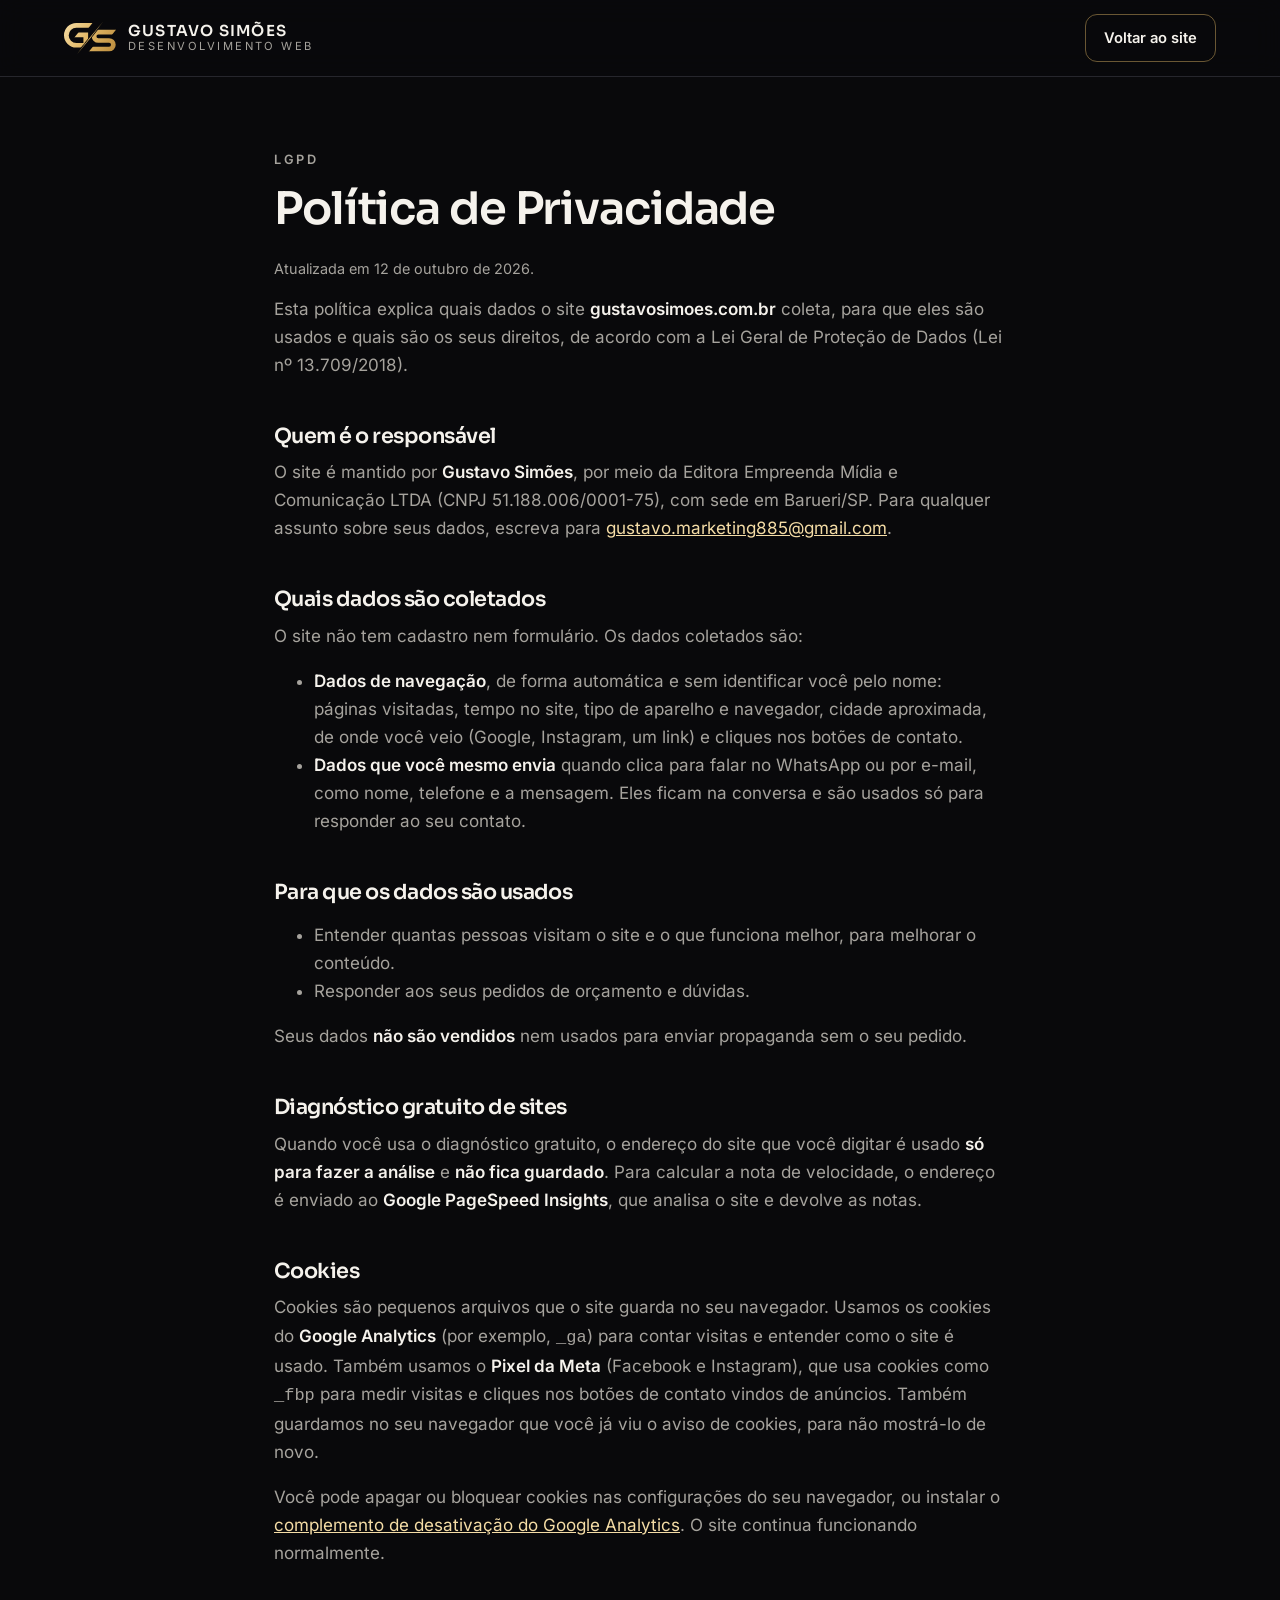
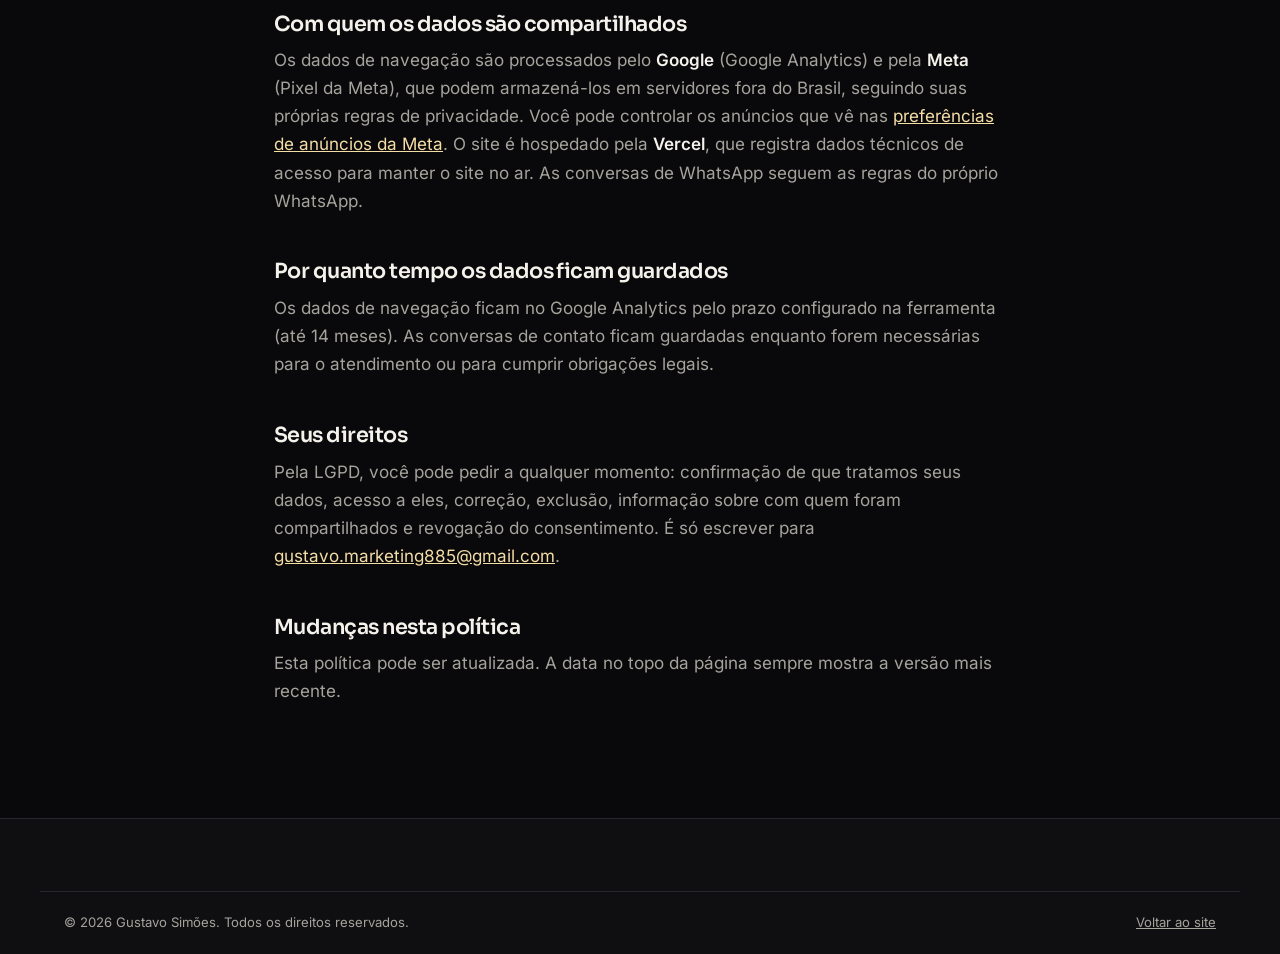
==== commit 605bf168: "Diagnostico gratuito de sites: o visitante cola o endereco e recebe a analise - api/diagnostico.js: " ====
--- a/politica-de-privacidade.html
+++ b/politica-de-privacidade.html
@@ -94,6 +94,9 @@
       </ul>
       <p>Seus dados <strong>não são vendidos</strong> nem usados para enviar propaganda sem o seu pedido.</p>
 
+      <h2>Diagnóstico gratuito de sites</h2>
+      <p>Quando você usa o diagnóstico gratuito, o endereço do site que você digitar é usado <strong>só para fazer a análise</strong> e <strong>não fica guardado</strong>. Para calcular a nota de velocidade, o endereço é enviado ao <strong>Google PageSpeed Insights</strong>, que analisa o site e devolve as notas.</p>
+
       <h2>Cookies</h2>
       <p>Cookies são pequenos arquivos que o site guarda no seu navegador. Usamos os cookies do <strong>Google Analytics</strong> (por exemplo, <code>_ga</code>) para contar visitas e entender como o site é usado. Também usamos o <strong>Pixel da Meta</strong> (Facebook e Instagram), que usa cookies como <code>_fbp</code> para medir visitas e cliques nos botões de contato vindos de anúncios. Também guardamos no seu navegador que você já viu o aviso de cookies, para não mostrá-lo de novo.</p>
       <p>Você pode apagar ou bloquear cookies nas configurações do seu navegador, ou instalar o <a href="https://tools.google.com/dlpage/gaoptout?hl=pt-BR" target="_blank" rel="noopener">complemento de desativação do Google Analytics</a>. O site continua funcionando normalmente.</p>
--- a/styles.css
+++ b/styles.css
@@ -418,28 +418,97 @@
 .grid--3 { grid-template-columns: repeat(3, 1fr); }
 .grid--4 { grid-template-columns: repeat(4, 1fr); }
 
+/* ===== Prova de velocidade (notas do Lighthouse deste site) ===== */
+.proof { padding: 56px 0; background: var(--bg-alt); border-top: 1px solid var(--border); border-bottom: 1px solid var(--border); }
+.proof__inner { display: grid; grid-template-columns: 1.1fr 1.4fr; gap: 48px; align-items: center; }
+.proof h2 { font-size: clamp(1.6rem, 2.6vw, 2.2rem); margin: 0 0 .4em; }
+.proof p { color: var(--muted); margin: 0; }
+.proof__scores { display: grid; grid-template-columns: repeat(4, 1fr); gap: 16px; list-style: none; margin: 0; padding: 0; }
+.proof__scores li { text-align: center; font-size: .85rem; color: var(--muted); }
+/* o anel dourado preenche conforme a nota (--v) */
+.gauge {
+  --v: 100;
+  display: grid;
+  place-items: center;
+  width: 88px;
+  height: 88px;
+  margin: 0 auto 10px;
+  border-radius: 50%;
+  background:
+    radial-gradient(closest-side, var(--bg-alt) 82%, transparent 83%),
+    conic-gradient(var(--gold) calc(var(--v) * 1%), var(--border) 0);
+  font-family: var(--font-title);
+  font-size: 1.6rem;
+  font-weight: 700;
+  color: var(--text);
+}
+
+/* ===== Diagnóstico gratuito ===== */
+.diag__inner { display: grid; grid-template-columns: 1fr 1.2fr; gap: 56px; align-items: start; }
+.diag__head h2 { font-size: clamp(1.8rem, 3vw, 2.5rem); margin-bottom: .5em; }
+.diag__head p { color: var(--muted); margin: 0; }
+.diag__form label { display: block; font-weight: 600; margin-bottom: 10px; }
+.diag__row { display: flex; gap: 12px; }
+.diag__row input {
+  flex: 1;
+  min-width: 0;
+  padding: 15px 18px;
+  border: 1px solid var(--border);
+  border-radius: var(--radius-sm);
+  background: var(--surface);
+  color: var(--text);
+  font: inherit;
+}
+.diag__row input:focus { outline: 2px solid var(--gold); outline-offset: 2px; border-color: var(--gold); }
+.diag__row .btn { flex: none; }
+.diag__hint { color: var(--muted); font-size: .85rem; margin: 10px 0 0; }
+.diag__result { grid-column: 1 / -1; }
+.diag__status { color: var(--muted); }
+.diag__erro { color: #f2a7a7; }
+.diag__resumo { display: flex; flex-wrap: wrap; align-items: center; gap: 28px; margin-bottom: 28px; }
+.diag__resumo h3 { margin: 0 0 .2em; font-size: 1.35rem; }
+.diag__resumo p { margin: 0; color: var(--muted); word-break: break-all; }
+.diag__notas { display: flex; flex-wrap: wrap; gap: 20px; list-style: none; margin: 0; padding: 0; }
+.diag__notas li { text-align: center; font-size: .8rem; color: var(--muted); min-width: 88px; }
+.diag__notas .gauge { width: 72px; height: 72px; font-size: 1.3rem; background:
+    radial-gradient(closest-side, var(--bg) 82%, transparent 83%),
+    conic-gradient(var(--nota-cor, var(--gold)) calc(var(--v) * 1%), var(--border) 0); }
+.diag__lista { list-style: none; margin: 0; padding: 0; display: grid; grid-template-columns: 1fr 1fr; gap: 12px 32px; }
+.diag__lista li { position: relative; padding: 14px 0 14px 34px; border-bottom: 1px solid var(--border); }
+.diag__lista li::before { position: absolute; left: 0; top: 13px; font-weight: 700; }
+.diag__lista .ok::before { content: "✓"; color: var(--gold); }
+.diag__lista .falta::before { content: "✕"; color: #e07a7a; }
+.diag__lista strong { display: block; font-weight: 600; }
+.diag__lista span { color: var(--muted); font-size: .9rem; }
+.diag__cta { display: flex; flex-wrap: wrap; align-items: center; gap: 16px 24px; margin-top: 32px; padding: 24px 28px;
+  border: 1px solid rgba(226, 184, 103, .45); border-radius: var(--radius); background: rgba(226, 184, 103, .06); }
+.diag__cta p { margin: 0; flex: 1; min-width: 240px; }
+
 /* ===== Projetos ===== */
-.projects { display: grid; grid-template-columns: repeat(3, 1fr); gap: 24px; }
+/* Cada projeto é uma faixa grande: print de um lado, texto do outro (alternando) */
+.projects { display: grid; grid-template-columns: 1fr; gap: 40px; }
 .project {
-  display: flex;
-  flex-direction: column;
+  display: grid;
+  grid-template-columns: 1.45fr 1fr;
   background: var(--surface);
   border: 1px solid var(--border);
   border-radius: var(--radius);
   overflow: hidden;
   transition: border-color .25s, transform .25s;
 }
-.project:hover { border-color: rgba(226, 184, 103, .6); transform: translateY(-4px); }
-.project__image { display: block; aspect-ratio: 16 / 10; overflow: hidden; border-bottom: 1px solid var(--border); }
+.project:hover { border-color: rgba(226, 184, 103, .6); }
+.project:nth-child(even) { grid-template-columns: 1fr 1.45fr; }
+.project__image { display: block; aspect-ratio: 16 / 10; overflow: hidden; border-right: 1px solid var(--border); }
+.project:nth-child(even) .project__image { order: 2; border-right: 0; border-left: 1px solid var(--border); }
 .project__image img { width: 100%; height: 100%; object-fit: cover; object-position: top; transition: transform .6s; }
 .project:hover .project__image img { transform: scale(1.04); }
-.project__info { display: flex; flex-direction: column; flex: 1; padding: 22px 24px 24px; }
-.project__info h3 { margin-bottom: .2em; font-size: 1.25rem; }
+.project__info { display: flex; flex-direction: column; justify-content: center; padding: 44px; }
+.project__info h3 { margin-bottom: .2em; font-size: clamp(1.6rem, 2.4vw, 2.1rem); }
 .project__info p { color: var(--muted); margin: 0; font-size: .92rem; }
 .project__cat { color: var(--gold) !important; font-size: .85rem !important; }
-.project__summary { margin-top: 12px !important; flex: 1; }
-.project__actions { display: flex; flex-wrap: wrap; gap: 10px; margin-top: 20px; }
-.project__actions .btn { flex: 1; min-width: 130px; }
+.project__summary { margin-top: 12px !important; font-size: 1.02rem !important; max-width: 42ch; }
+.project__actions { display: flex; flex-wrap: wrap; gap: 10px; margin-top: 28px; }
+.project__actions .btn { min-width: 130px; }
 .project__info .project__badge { align-self: flex-start; }
 button.btn { font: inherit; font-weight: 600; cursor: pointer; background: transparent; }
 button.btn--outline { color: var(--text); }
@@ -483,68 +552,59 @@
 }
 .case__close:hover { border-color: var(--gold); color: var(--gold); }
 
-/* ===== Cards de serviço ===== */
-.card, .feature {
-  background: var(--surface);
-  border: 1px solid var(--border);
-  border-radius: var(--radius);
-  padding: 30px;
-  transition: border-color .25s, transform .25s;
-}
-.card:hover, .feature:hover { border-color: rgba(226, 184, 103, .5); transform: translateY(-4px); }
-.card p, .feature p { color: var(--muted); margin: 0; font-size: .97rem; }
-.card__icon, .feature svg {
-  width: 34px;
-  height: 34px;
-  margin-bottom: 22px;
-  fill: none;
-  stroke: var(--gold);
-  stroke-width: 1.5;
-  stroke-linecap: round;
-  stroke-linejoin: round;
-}
-
-/* ===== Processo ===== */
+/* ===== Serviços (lista: nome | descrição | preço) ===== */
+.services { list-style: none; margin: 0; padding: 0; border-top: 1px solid var(--border); }
+.services li {
+  display: grid;
+  grid-template-columns: minmax(0, 1fr) minmax(0, 1.5fr) 180px;
+  gap: 32px;
+  align-items: baseline;
+  padding: 28px 0;
+  border-bottom: 1px solid var(--border);
+}
+.services h3 { margin: 0; font-size: clamp(1.2rem, 1.8vw, 1.45rem); }
+.services p { margin: 0; color: var(--muted); }
+.services .services__price { text-align: right; font-size: .92rem; }
+.services__price strong { color: var(--gold); font-size: 1.05rem; font-weight: 600; }
+
+/* ===== Processo (linha do tempo: círculos ligados por uma linha) ===== */
 .steps {
   list-style: none;
   padding: 0;
   margin: 0;
   display: grid;
   grid-template-columns: repeat(4, 1fr);
-  gap: 20px;
-  counter-reset: step;
-}
-.step {
+  gap: 32px;
+}
+.step { position: relative; }
+.step__num {
   position: relative;
-  padding: 30px 26px;
-  border: 1px solid var(--border);
-  border-radius: var(--radius);
-  background: var(--surface);
-}
-.step__num {
+  z-index: 1;
   display: grid;
   place-items: center;
   width: 46px;
   height: 46px;
   border-radius: 50%;
   border: 1px solid var(--gold);
+  background: var(--bg);
   color: var(--gold);
   font-family: var(--font-title);
   font-weight: 600;
-  margin-bottom: 20px;
-}
-.step p { color: var(--muted); font-size: .95rem; margin: 0; }
+  margin-bottom: 24px;
+}
+/* o último passo (entrega) é o destino: círculo preenchido */
+.step:last-child .step__num { background: var(--gold); color: var(--gold-ink); }
+.step h3 { margin-bottom: .4em; }
+.step p { color: var(--muted); font-size: .95rem; margin: 0; max-width: 30ch; }
+/* linha que liga um círculo ao próximo */
 .step:not(:last-child)::after {
   content: "";
   position: absolute;
-  top: 52px;
-  right: -16px;
-  width: 12px;
-  height: 12px;
-  border-top: 2px solid var(--gold-dark);
-  border-right: 2px solid var(--gold-dark);
-  transform: rotate(45deg);
-  z-index: 1;
+  top: 23px;
+  left: 46px;
+  right: -32px;
+  height: 1px;
+  background: rgba(226, 184, 103, .45);
 }
 
 /* ===== Sobre ===== */
@@ -602,33 +662,17 @@
 .quote p { color: var(--text) !important; font-size: 1.05rem; font-style: italic; margin-bottom: .6em; }
 .quote footer { color: var(--gold); font-weight: 600; font-size: .92rem; }
 
-/* ===== Comparação "Muitas agências x Comigo" ===== */
-.compare {
-  display: grid;
-  grid-template-columns: 1fr 1fr;
-  gap: 20px;
-  margin-top: 28px;
-}
-.compare__col {
-  border-radius: var(--radius);
-  padding: 30px;
-  border: 1px solid var(--border);
-}
-.compare__col h3 { margin-bottom: 1em; }
-.compare__col ul { list-style: none; padding: 0; margin: 0; display: grid; gap: 14px; }
-.compare__col li { position: relative; padding-left: 30px; }
-.compare__col li::before { position: absolute; left: 0; font-weight: 700; }
-.compare__col--them { background: transparent; }
-.compare__col--them h3 { color: var(--muted); }
-.compare__col--them li { color: var(--muted); }
-.compare__col--them li::before { content: "✕"; color: #6b6b72; }
-.compare__col--me {
-  border-color: var(--gold);
-  background: linear-gradient(180deg, rgba(226, 184, 103, .09), var(--surface) 55%);
-}
-.compare__col--me h3 { color: var(--gold); }
-.compare__col--me li { color: var(--text); }
-.compare__col--me li::before { content: "✓"; color: var(--gold); }
+/* ===== Comparação "Muitas agências x Comigo" (tabela) ===== */
+.sr-only { position: absolute; width: 1px; height: 1px; overflow: hidden; clip: rect(0 0 0 0); white-space: nowrap; }
+.vs { width: 100%; border-collapse: separate; border-spacing: 0; }
+.vs th, .vs td { text-align: left; vertical-align: top; padding: 22px 24px; border-bottom: 1px solid var(--border); }
+.vs thead th { font-family: var(--font-title); font-size: 1.15rem; color: var(--muted); border-bottom: 0; padding-bottom: 16px; }
+.vs tbody th { width: 22%; font-family: var(--font-title); font-weight: 600; color: var(--text); }
+.vs td { width: 39%; color: var(--muted); }
+/* a coluna "Comigo" vira uma faixa dourada contínua */
+.vs .vs__me { color: var(--text); background: rgba(226, 184, 103, .07); border-left: 1px solid rgba(226, 184, 103, .35); border-right: 1px solid rgba(226, 184, 103, .35); }
+.vs thead .vs__me { color: var(--gold); border-top: 1px solid rgba(226, 184, 103, .35); border-radius: var(--radius-sm) var(--radius-sm) 0 0; }
+.vs tbody tr:last-child .vs__me { border-bottom-color: rgba(226, 184, 103, .35); border-radius: 0 0 var(--radius-sm) var(--radius-sm); }
 
 .plans__note { margin: 20px 0 0; color: var(--muted); font-size: .92rem; max-width: 900px; }
 .plans__note strong { color: var(--text); }
@@ -865,14 +909,11 @@
 
 /* ===== Notebook / tablet ===== */
 @media (max-width: 1080px) {
-  .projects { grid-template-columns: 1fr 1fr; }
   .nav { gap: 22px; }
   .hero__grid { grid-template-columns: 1fr; gap: 64px; }
   .devices { max-width: 680px; margin: 0 auto; width: 100%; }
   .niches__inner { grid-template-columns: 1fr; gap: 24px; }
   .grid--4, .extras { grid-template-columns: 1fr 1fr; }
-  .steps { grid-template-columns: 1fr 1fr; }
-  .step::after { display: none; }
   .about { grid-template-columns: 1fr; gap: 48px; }
   .about__photo { max-width: 420px; }
   .faq-wrap { grid-template-columns: 1fr; gap: 40px; }
@@ -881,9 +922,21 @@
 
 @media (max-width: 900px) {
   .grid--3 { grid-template-columns: 1fr 1fr; }
+  /* no celular e tablet a linha do tempo fica na vertical */
+  .steps { grid-template-columns: 1fr; gap: 36px; }
+  .step { padding-left: 70px; }
+  .step__num { position: absolute; left: 0; top: -10px; margin: 0; }
+  .step:not(:last-child)::after { top: 36px; bottom: -46px; left: 23px; right: auto; width: 1px; height: auto; }
+  .services li { grid-template-columns: 1fr; gap: 8px; padding: 24px 0; }
+  .services .services__price { text-align: left; }
   .plans { grid-template-columns: 1fr; max-width: 520px; }
-  .projects { grid-template-columns: 1fr; }
+  .project, .project:nth-child(even) { grid-template-columns: 1fr; }
+  .project__image, .project:nth-child(even) .project__image { order: 0; border: 0; border-bottom: 1px solid var(--border); }
+  .project__info { padding: 24px; }
   .niches__list { grid-template-columns: repeat(3, 1fr); }
+  .proof__inner { grid-template-columns: 1fr; gap: 32px; }
+  .diag__inner { grid-template-columns: 1fr; gap: 32px; }
+  .diag__lista { grid-template-columns: 1fr; gap: 0; }
 }
 
 /* ===== Celular ===== */
@@ -895,15 +948,24 @@
   .hero { padding: 56px 0 72px; }
   .hero__actions .btn { width: 100%; }
   .hero__features { flex-direction: column; gap: 18px; margin-top: 40px; }
-  .compare { grid-template-columns: 1fr; }
+  .vs thead { display: none; }
+  .vs, .vs tbody, .vs tr, .vs th, .vs td { display: block; width: auto; }
+  .vs tr { border: 1px solid var(--border); border-radius: var(--radius-sm); margin-bottom: 14px; overflow: hidden; }
+  .vs th, .vs td, .vs .vs__me { border: 0; border-radius: 0; padding: 12px 18px; }
+  .vs tbody th { width: auto; padding-top: 16px; }
+  .vs td::before { display: block; font-size: .78rem; margin-bottom: 2px; content: "Muitas agências"; color: #7a7a80; }
+  .vs td.vs__me::before { content: "Comigo"; color: var(--gold); }
   .case__inner { padding: 28px 20px 28px; }
   .case__grid { grid-template-columns: 1fr; gap: 8px; }
-  .compare__col { padding: 24px; }
   .guarantee { align-items: flex-start; padding: 18px 20px; }
   .devices { padding: 0 13% 8% 7%; margin-right: 0; }
-  .grid--3, .grid--4, .extras, .steps { grid-template-columns: 1fr; }
+  .grid--3, .grid--4, .extras { grid-template-columns: 1fr; }
   .plans { max-width: none; }
   .niches__list { grid-template-columns: 1fr 1fr; }
+  .proof__scores { grid-template-columns: 1fr 1fr; gap: 24px 16px; }
+  .diag__row { flex-direction: column; }
+  .diag__cta { padding: 20px; }
+  .diag__cta .btn { width: 100%; }
   .cta { padding: 36px 24px; }
   .cta .btn { width: 100%; }
   .footer__inner { flex-direction: column; text-align: center; }
